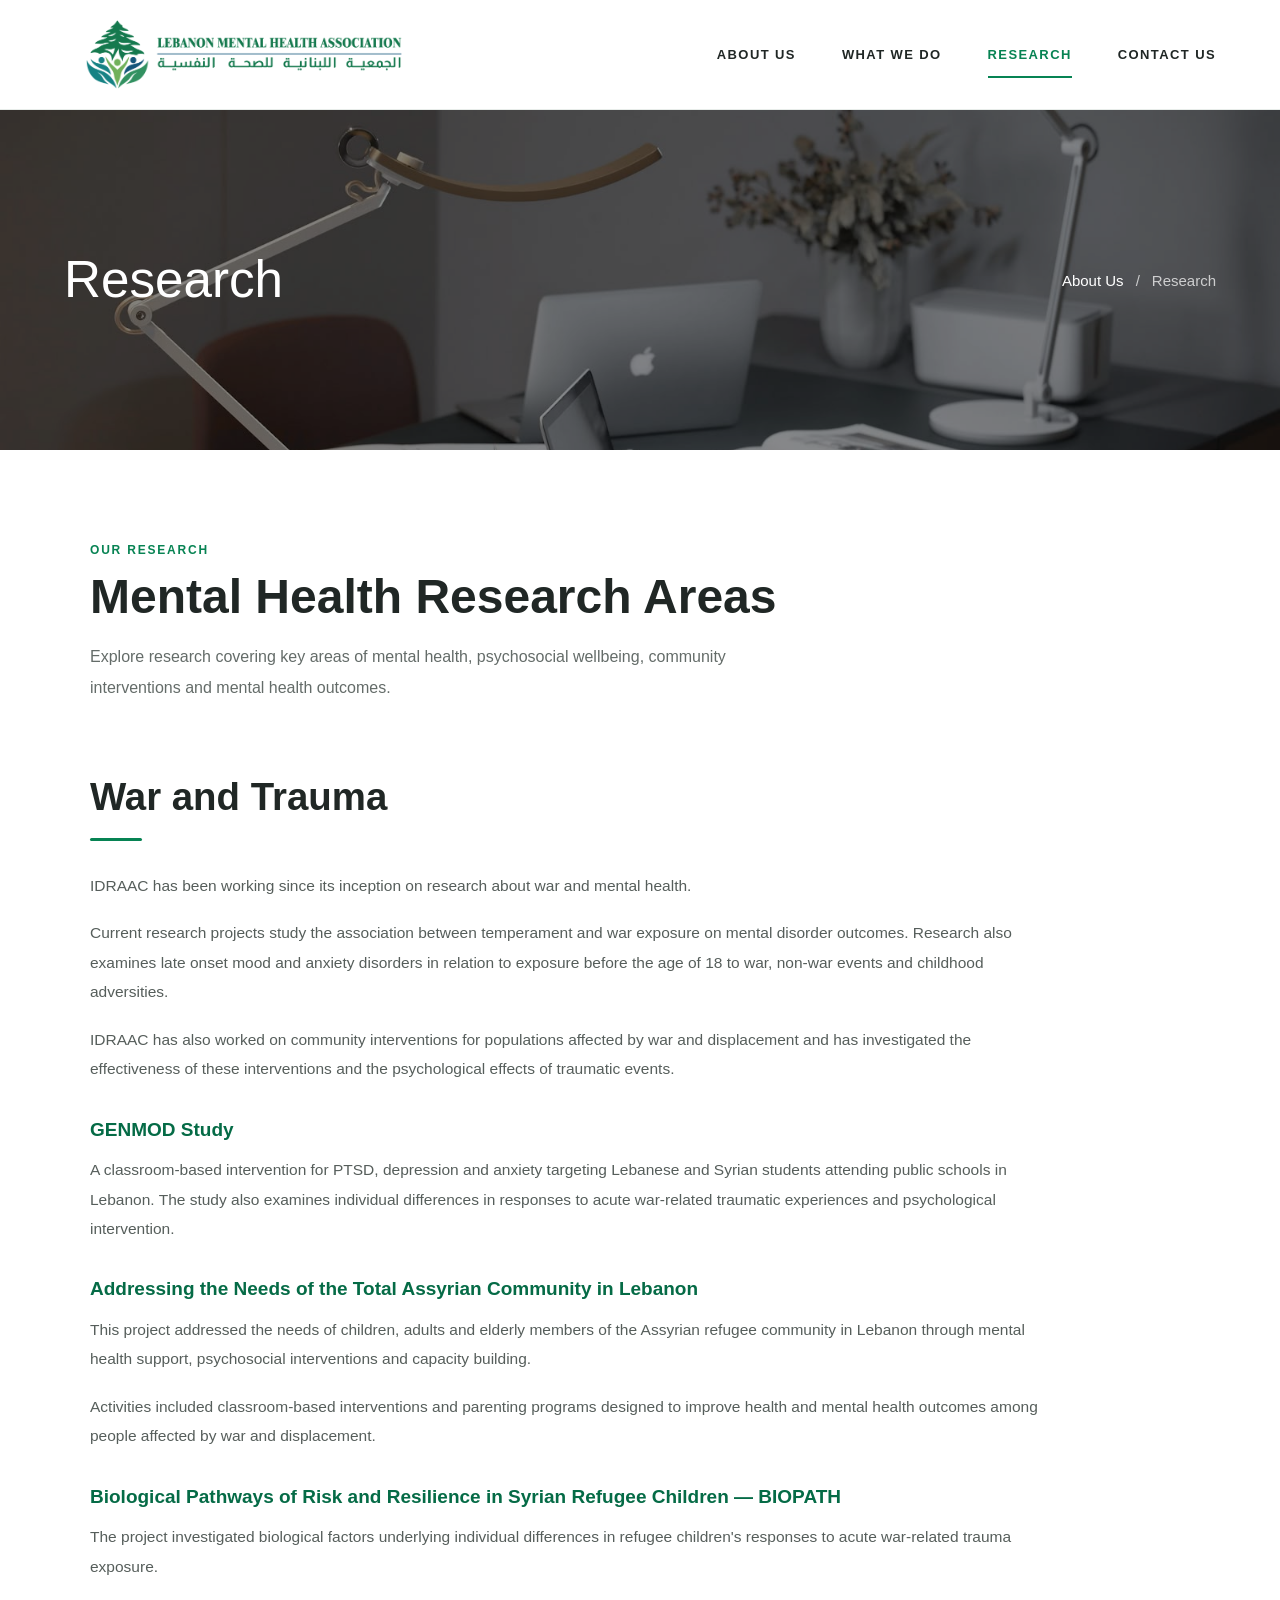
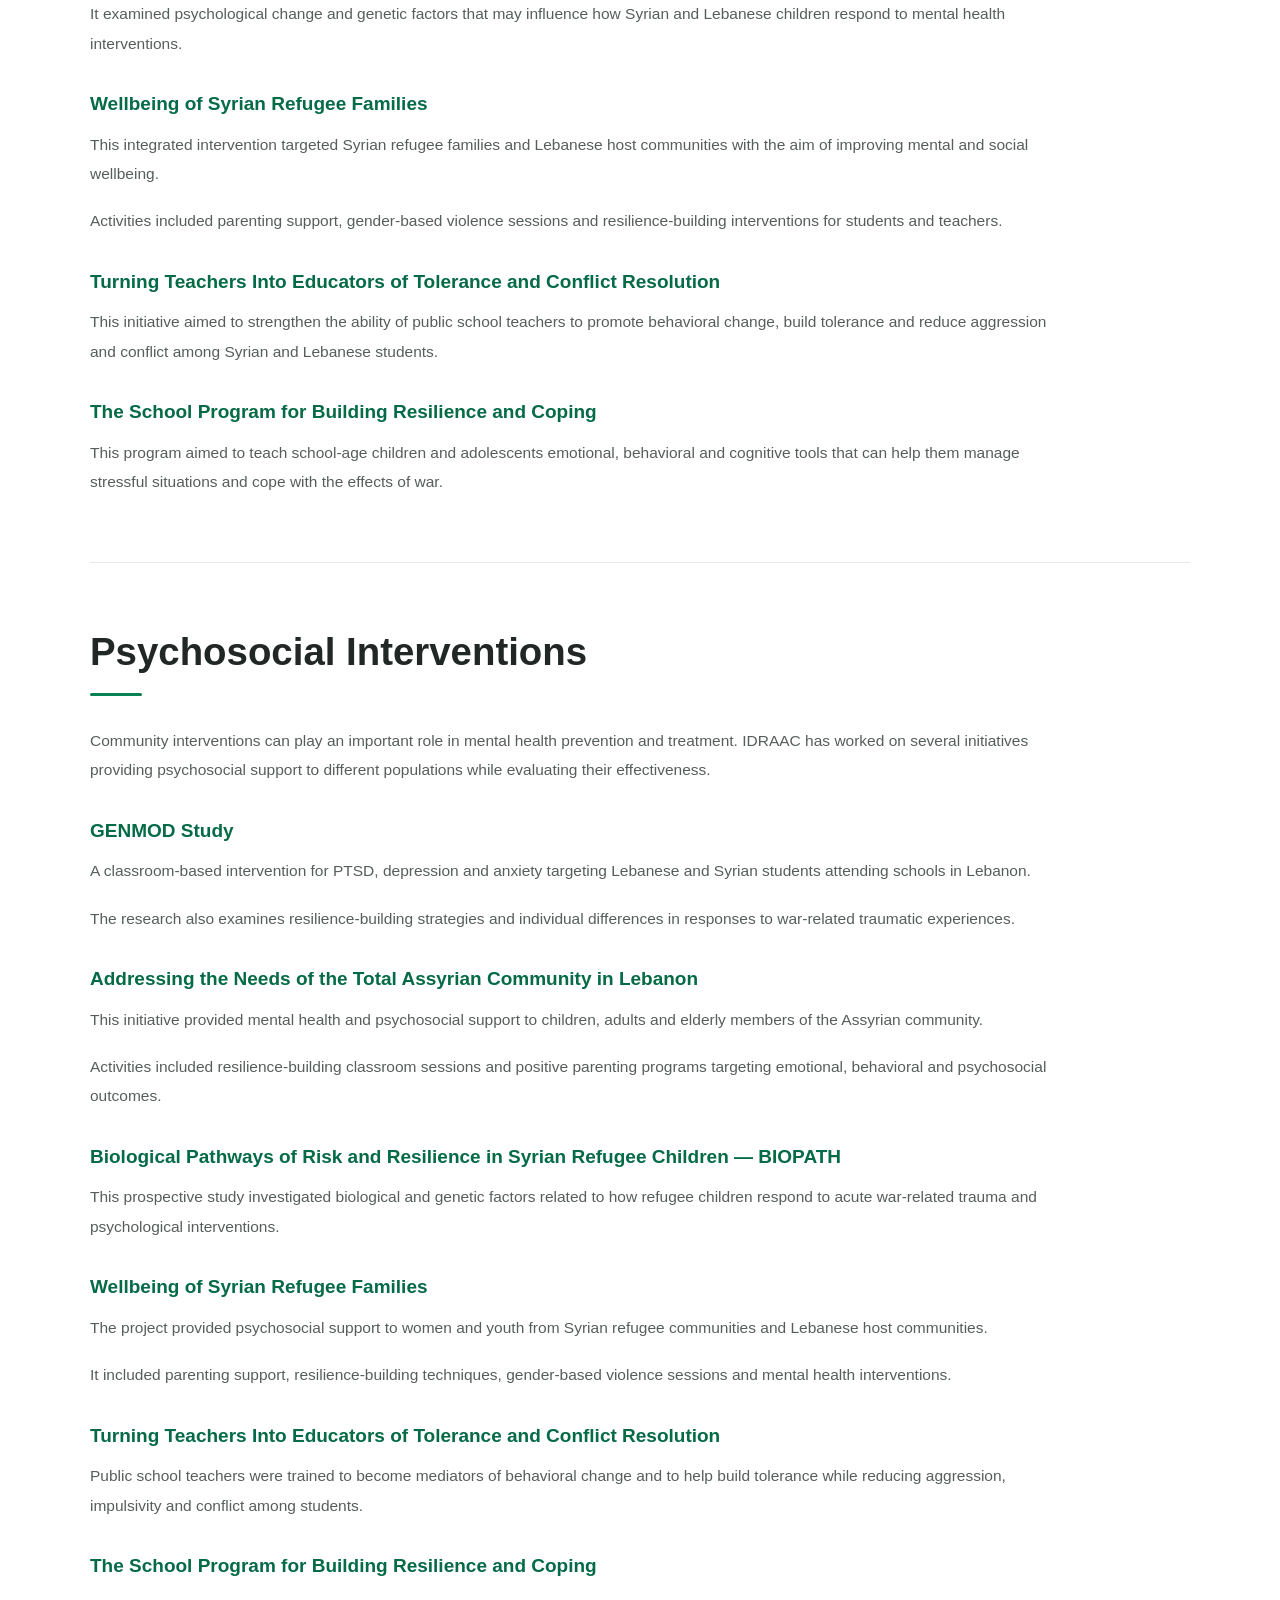
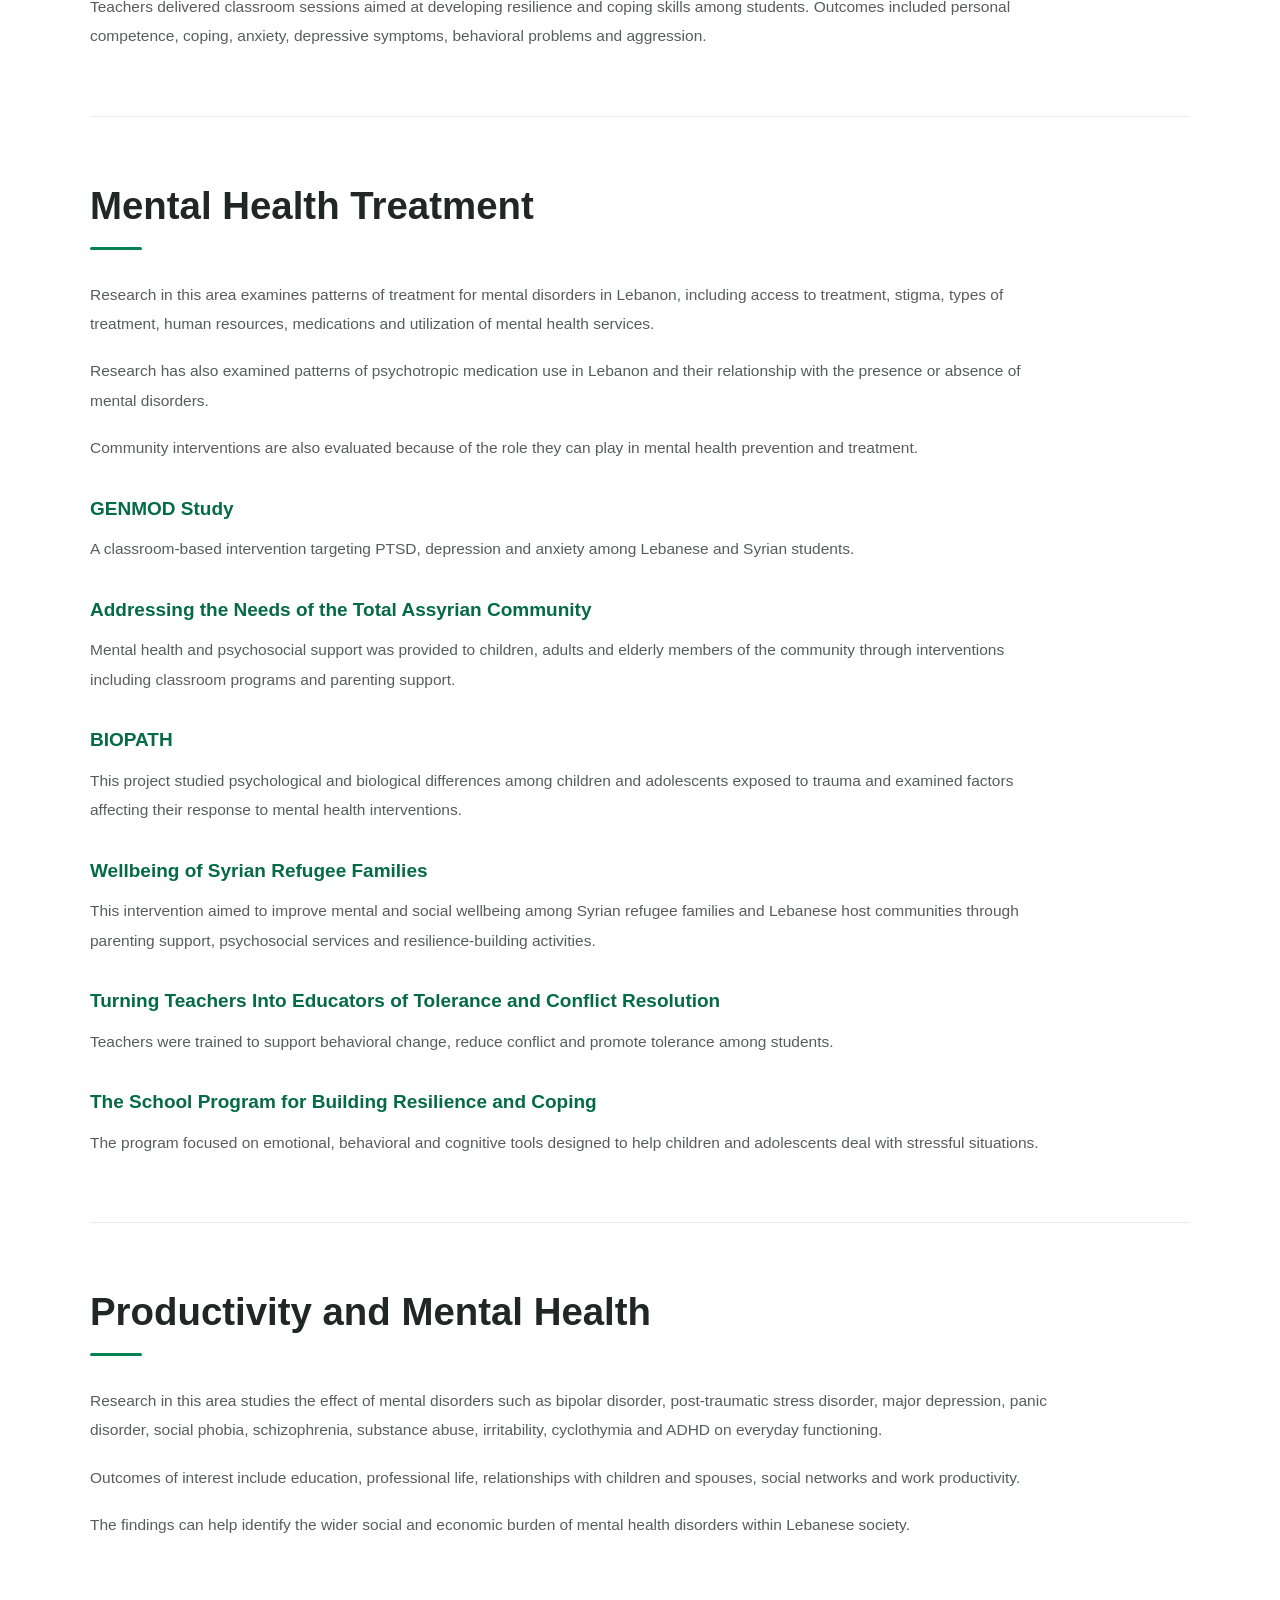
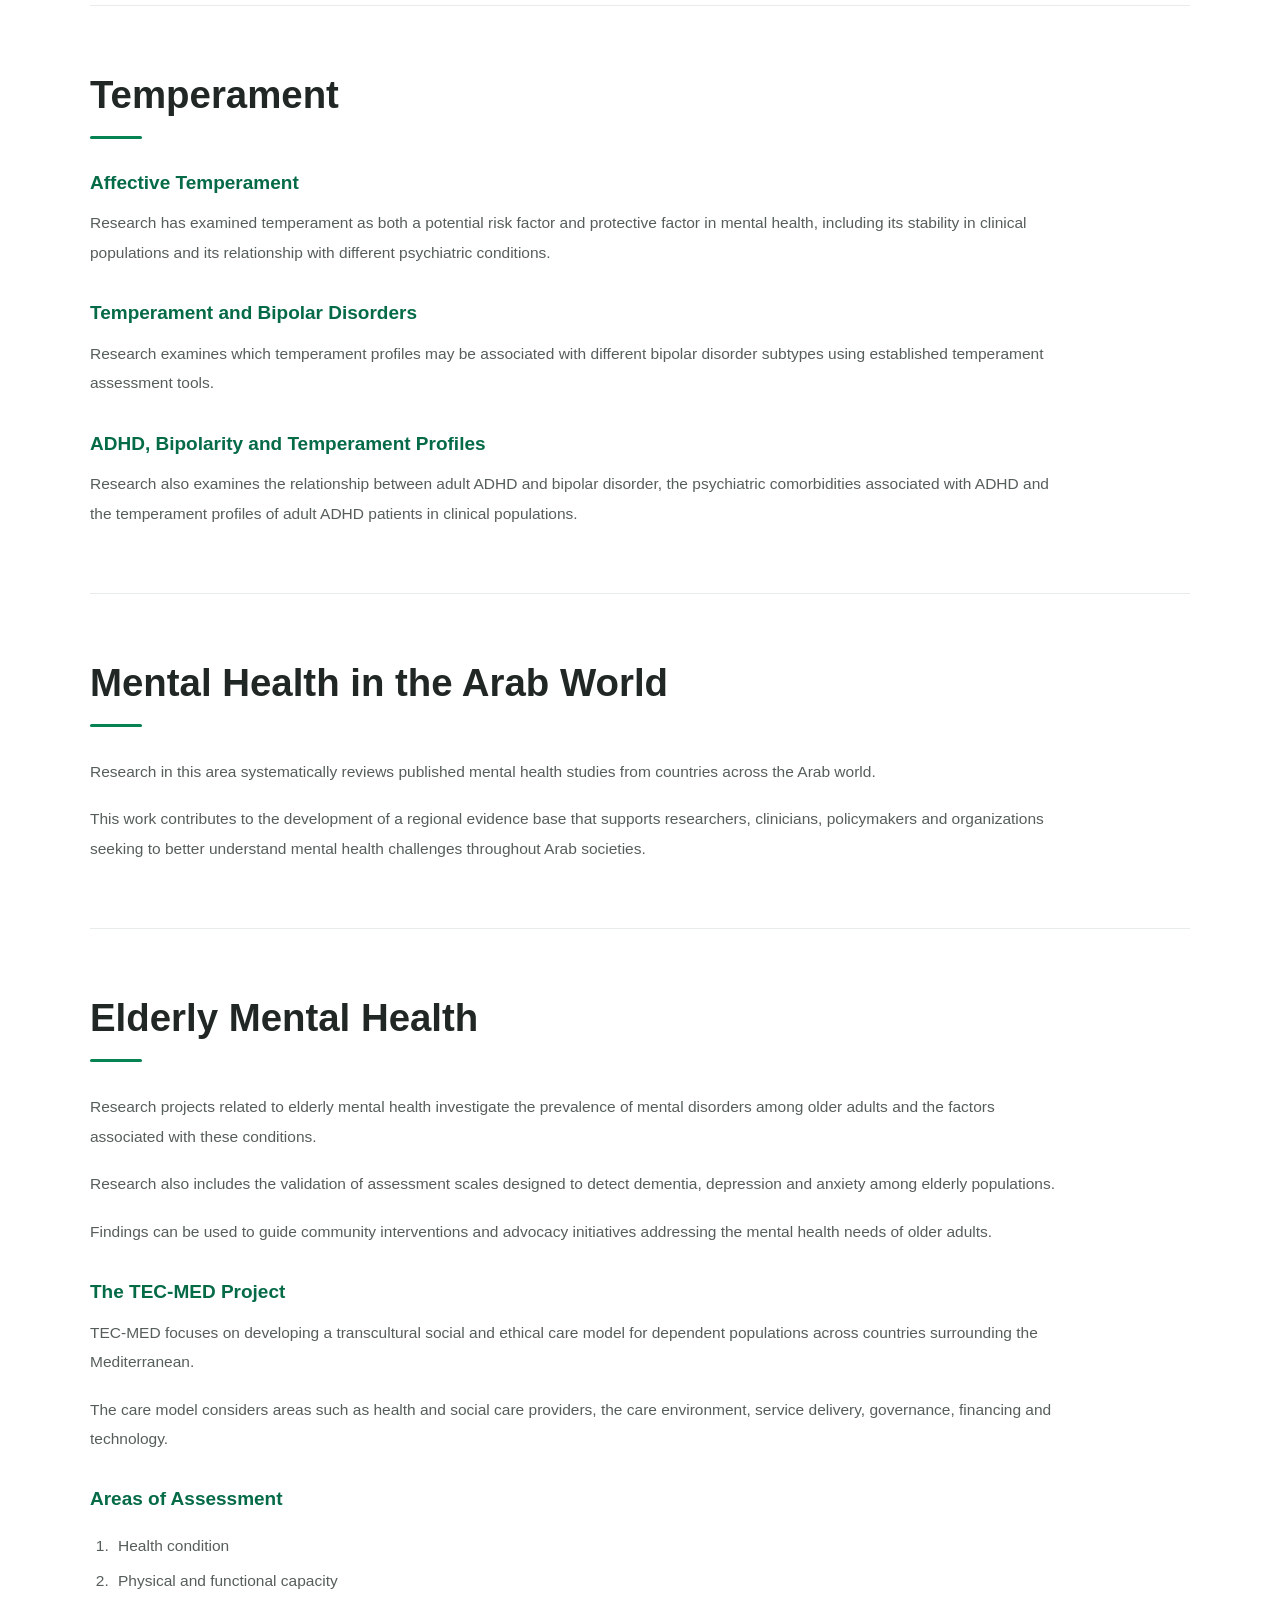
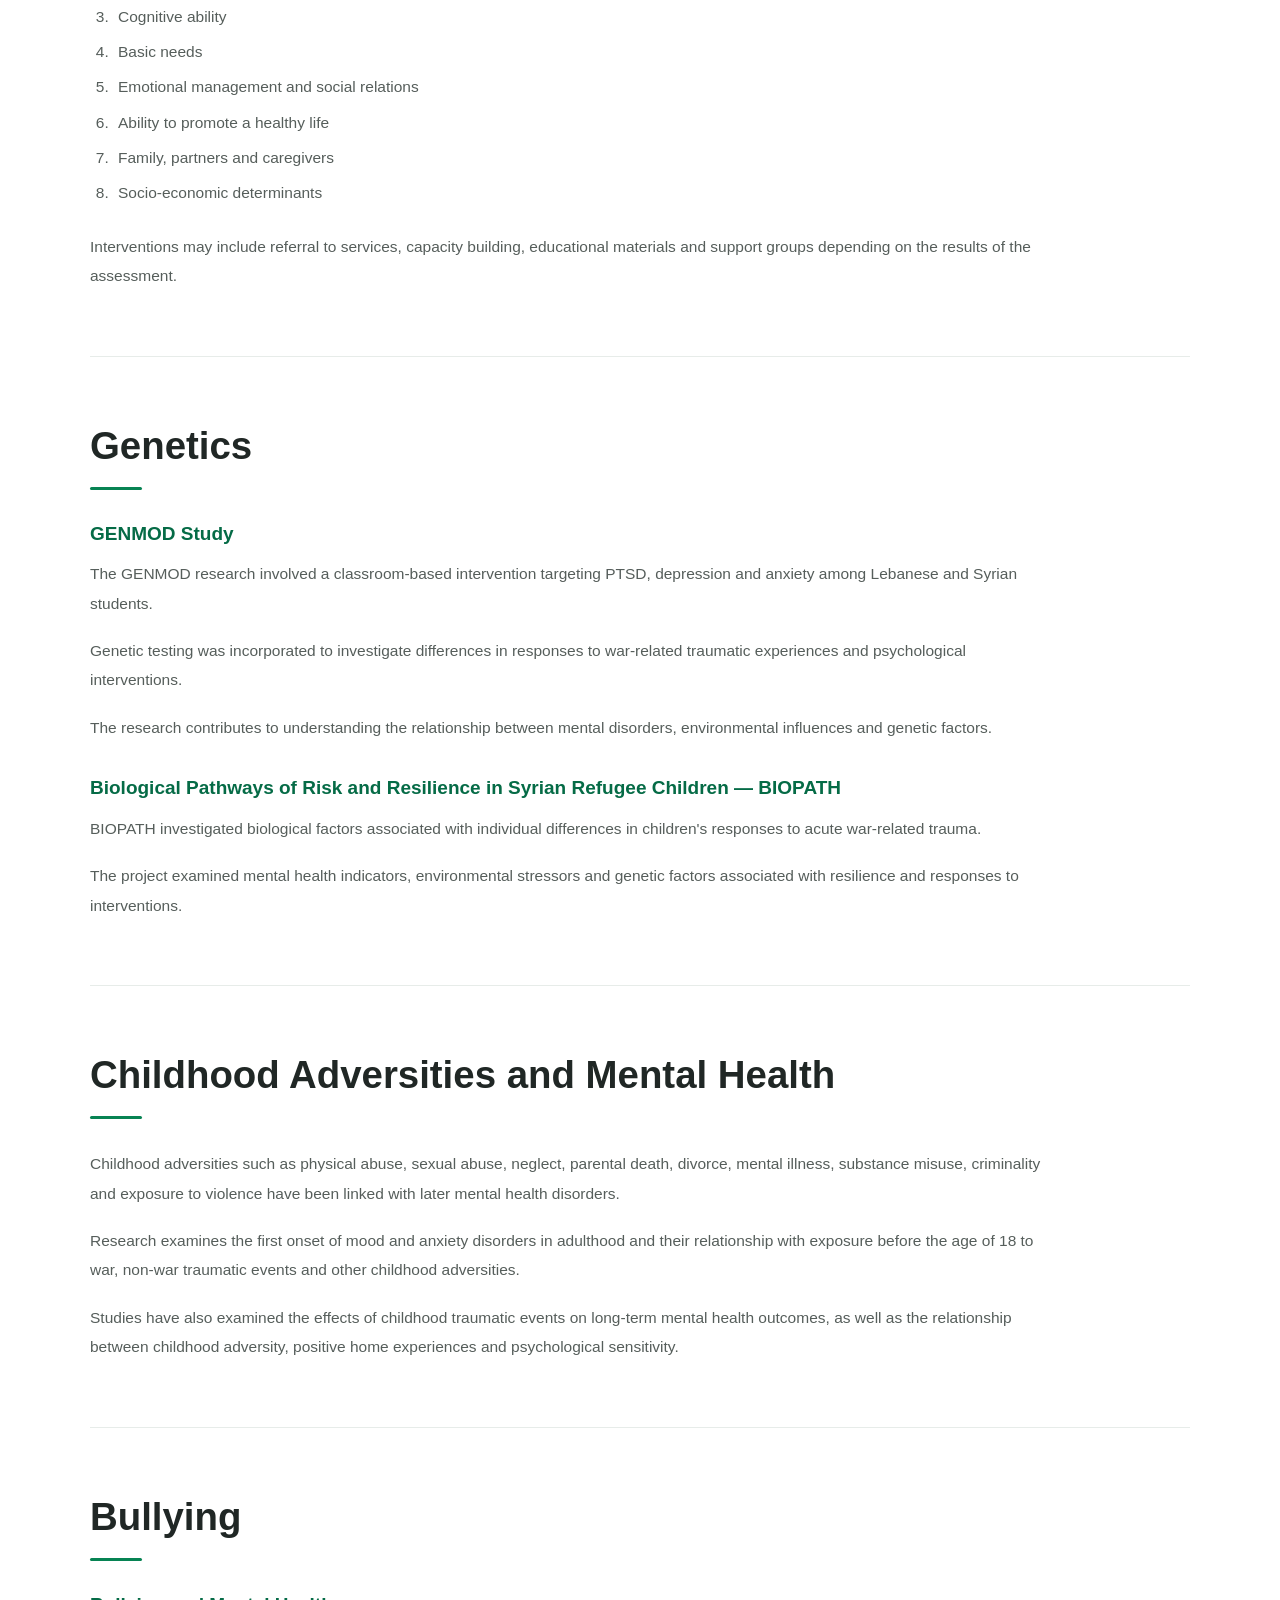
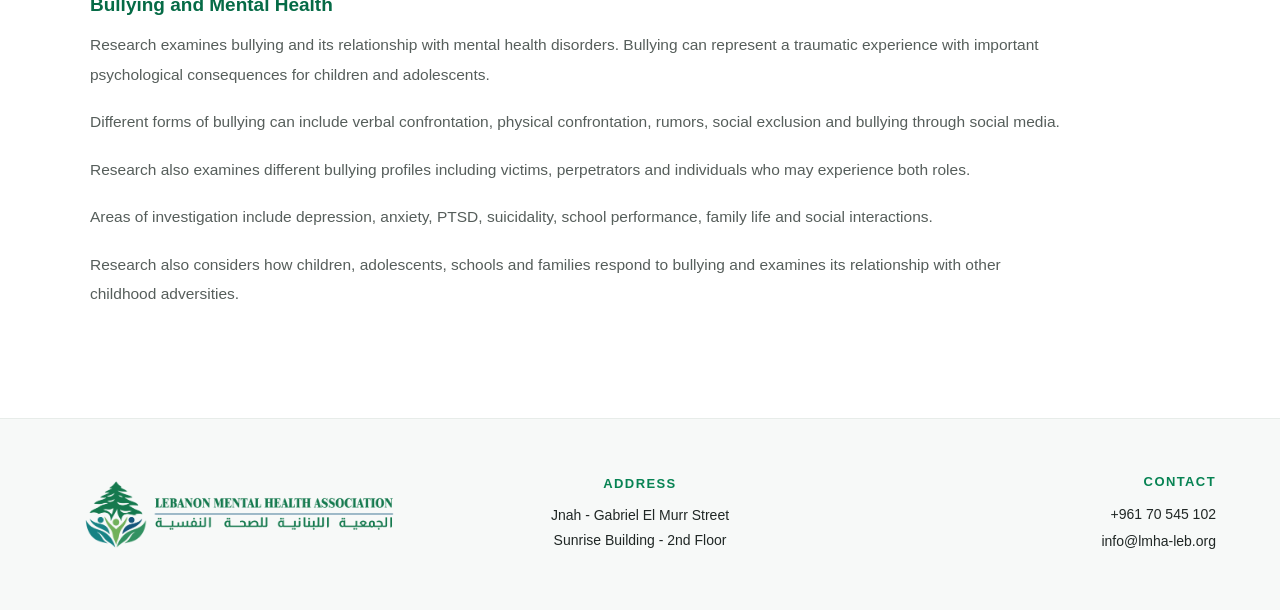
==== research.html @ 86c12075 "Add files via upload" ====
<!DOCTYPE html>
<html lang="en">

<head>
    <meta charset="UTF-8">

    <meta name="viewport" content="width=device-width, initial-scale=1.0">

    <meta name="description" content="Lebanon Mental Health Association - Research">

    <title>Research | LMHA</title>

    <!-- Favicon -->
    <link rel="icon" type="image/png" href="assets/img/lmha-logo.png">

    <!-- CSS -->
    <link rel="stylesheet" href="assets/css/style.css">
</head>

<body>

    <!-- =========================================================
       HEADER
  ========================================================== -->

    <header class="site-header">

        <div class="header-container">

            <!-- LOGO -->
            <a href="index.html" class="site-logo">

                <img src="assets/img/lmha-logo.png" alt="Lebanon Mental Health Association">

            </a>


            <!-- NAVIGATION -->
            <nav class="main-nav">

                <ul class="nav-links" id="navLinks">

                    <li>
                        <a href="index.html">
                            About Us
                        </a>
                    </li>

                    <li>
                        <a href="what-we-do.html">
                            What We Do
                        </a>
                    </li>

                    <li>
                        <a href="research.html" class="active">
                            Research
                        </a>
                    </li>

                    <li>
                        <a href="contact.html">
                            Contact Us
                        </a>
                    </li>

                </ul>

            </nav>


            <!-- HAMBURGER -->
            <button class="menu-toggle" id="menuToggle" aria-label="Open navigation menu" aria-controls="navLinks"
                aria-expanded="false">

                <span></span>
                <span></span>
                <span></span>

            </button>

        </div>

    </header>

    <!-- =========================================================
     RESEARCH HERO
========================================================= -->

    <section class="research-hero">

        <div class="research-hero-overlay"></div>

        <div class="research-hero-container">

            <h1>
                Research
            </h1>


            <div class="research-breadcrumb">

                <a href="index.html">
                    About Us
                </a>

                <span>/</span>

                <span>
                    Research
                </span>

            </div>

        </div>

    </section>
    <!-- =========================================================
     RESEARCH CONTENT
========================================================= -->

    <section class="research-content">

        <div class="research-content-container">


            <!-- =====================================================
         INTRO
    ====================================================== -->

            <div class="research-intro">

                <span class="research-label">
                    Our Research
                </span>

                <h2>
                    Mental Health Research Areas
                </h2>

                <p>
                    Explore research covering key areas of mental health,
                    psychosocial wellbeing, community interventions and
                    mental health outcomes.
                </p>

            </div>



            <!-- =====================================================
         WAR AND TRAUMA
    ====================================================== -->

            <article class="research-topic">

                <h2>War and Trauma</h2>

                <div class="research-topic-line"></div>

                <div class="research-topic-text">

                    <p>
                        IDRAAC has been working since its inception on research
                        about war and mental health.
                    </p>

                    <p>
                        Current research projects study the association between
                        temperament and war exposure on mental disorder outcomes.
                        Research also examines late onset mood and anxiety disorders
                        in relation to exposure before the age of 18 to war,
                        non-war events and childhood adversities.
                    </p>

                    <p>
                        IDRAAC has also worked on community interventions for
                        populations affected by war and displacement and has
                        investigated the effectiveness of these interventions
                        and the psychological effects of traumatic events.
                    </p>


                    <h3>GENMOD Study</h3>

                    <p>
                        A classroom-based intervention for PTSD, depression and
                        anxiety targeting Lebanese and Syrian students attending
                        public schools in Lebanon. The study also examines individual
                        differences in responses to acute war-related traumatic
                        experiences and psychological intervention.
                    </p>


                    <h3>
                        Addressing the Needs of the Total Assyrian Community in Lebanon
                    </h3>

                    <p>
                        This project addressed the needs of children, adults and
                        elderly members of the Assyrian refugee community in Lebanon
                        through mental health support, psychosocial interventions
                        and capacity building.
                    </p>

                    <p>
                        Activities included classroom-based interventions and
                        parenting programs designed to improve health and mental
                        health outcomes among people affected by war and displacement.
                    </p>


                    <h3>
                        Biological Pathways of Risk and Resilience in Syrian Refugee
                        Children — BIOPATH
                    </h3>

                    <p>
                        The project investigated biological factors underlying
                        individual differences in refugee children's responses to
                        acute war-related trauma exposure.
                    </p>

                    <p>
                        It examined psychological change and genetic factors that
                        may influence how Syrian and Lebanese children respond to
                        mental health interventions.
                    </p>


                    <h3>
                        Wellbeing of Syrian Refugee Families
                    </h3>

                    <p>
                        This integrated intervention targeted Syrian refugee families
                        and Lebanese host communities with the aim of improving
                        mental and social wellbeing.
                    </p>

                    <p>
                        Activities included parenting support, gender-based violence
                        sessions and resilience-building interventions for students
                        and teachers.
                    </p>


                    <h3>
                        Turning Teachers Into Educators of Tolerance and Conflict Resolution
                    </h3>

                    <p>
                        This initiative aimed to strengthen the ability of public
                        school teachers to promote behavioral change, build tolerance
                        and reduce aggression and conflict among Syrian and Lebanese
                        students.
                    </p>


                    <h3>
                        The School Program for Building Resilience and Coping
                    </h3>

                    <p>
                        This program aimed to teach school-age children and adolescents
                        emotional, behavioral and cognitive tools that can help them
                        manage stressful situations and cope with the effects of war.
                    </p>

                </div>

            </article>



            <!-- =====================================================
         PSYCHOSOCIAL INTERVENTIONS
    ====================================================== -->

            <article class="research-topic">

                <h2>Psychosocial Interventions</h2>

                <div class="research-topic-line"></div>

                <div class="research-topic-text">

                    <p>
                        Community interventions can play an important role in mental
                        health prevention and treatment. IDRAAC has worked on several
                        initiatives providing psychosocial support to different
                        populations while evaluating their effectiveness.
                    </p>


                    <h3>GENMOD Study</h3>

                    <p>
                        A classroom-based intervention for PTSD, depression and
                        anxiety targeting Lebanese and Syrian students attending
                        schools in Lebanon.
                    </p>

                    <p>
                        The research also examines resilience-building strategies
                        and individual differences in responses to war-related
                        traumatic experiences.
                    </p>


                    <h3>
                        Addressing the Needs of the Total Assyrian Community in Lebanon
                    </h3>

                    <p>
                        This initiative provided mental health and psychosocial
                        support to children, adults and elderly members of the
                        Assyrian community.
                    </p>

                    <p>
                        Activities included resilience-building classroom sessions
                        and positive parenting programs targeting emotional,
                        behavioral and psychosocial outcomes.
                    </p>


                    <h3>
                        Biological Pathways of Risk and Resilience in Syrian Refugee
                        Children — BIOPATH
                    </h3>

                    <p>
                        This prospective study investigated biological and genetic
                        factors related to how refugee children respond to acute
                        war-related trauma and psychological interventions.
                    </p>


                    <h3>
                        Wellbeing of Syrian Refugee Families
                    </h3>

                    <p>
                        The project provided psychosocial support to women and youth
                        from Syrian refugee communities and Lebanese host communities.
                    </p>

                    <p>
                        It included parenting support, resilience-building techniques,
                        gender-based violence sessions and mental health interventions.
                    </p>


                    <h3>
                        Turning Teachers Into Educators of Tolerance and Conflict Resolution
                    </h3>

                    <p>
                        Public school teachers were trained to become mediators of
                        behavioral change and to help build tolerance while reducing
                        aggression, impulsivity and conflict among students.
                    </p>


                    <h3>
                        The School Program for Building Resilience and Coping
                    </h3>

                    <p>
                        Teachers delivered classroom sessions aimed at developing
                        resilience and coping skills among students. Outcomes included
                        personal competence, coping, anxiety, depressive symptoms,
                        behavioral problems and aggression.
                    </p>

                </div>

            </article>



            <!-- =====================================================
         MENTAL HEALTH TREATMENT
    ====================================================== -->

            <article class="research-topic">

                <h2>Mental Health Treatment</h2>

                <div class="research-topic-line"></div>

                <div class="research-topic-text">

                    <p>
                        Research in this area examines patterns of treatment for
                        mental disorders in Lebanon, including access to treatment,
                        stigma, types of treatment, human resources, medications
                        and utilization of mental health services.
                    </p>

                    <p>
                        Research has also examined patterns of psychotropic medication
                        use in Lebanon and their relationship with the presence or
                        absence of mental disorders.
                    </p>

                    <p>
                        Community interventions are also evaluated because of the
                        role they can play in mental health prevention and treatment.
                    </p>


                    <h3>GENMOD Study</h3>

                    <p>
                        A classroom-based intervention targeting PTSD, depression
                        and anxiety among Lebanese and Syrian students.
                    </p>


                    <h3>
                        Addressing the Needs of the Total Assyrian Community
                    </h3>

                    <p>
                        Mental health and psychosocial support was provided to
                        children, adults and elderly members of the community through
                        interventions including classroom programs and parenting
                        support.
                    </p>


                    <h3>BIOPATH</h3>

                    <p>
                        This project studied psychological and biological differences
                        among children and adolescents exposed to trauma and examined
                        factors affecting their response to mental health interventions.
                    </p>


                    <h3>Wellbeing of Syrian Refugee Families</h3>

                    <p>
                        This intervention aimed to improve mental and social wellbeing
                        among Syrian refugee families and Lebanese host communities
                        through parenting support, psychosocial services and
                        resilience-building activities.
                    </p>


                    <h3>
                        Turning Teachers Into Educators of Tolerance and Conflict Resolution
                    </h3>

                    <p>
                        Teachers were trained to support behavioral change, reduce
                        conflict and promote tolerance among students.
                    </p>


                    <h3>
                        The School Program for Building Resilience and Coping
                    </h3>

                    <p>
                        The program focused on emotional, behavioral and cognitive
                        tools designed to help children and adolescents deal with
                        stressful situations.
                    </p>

                </div>

            </article>



            <!-- =====================================================
         PRODUCTIVITY AND MENTAL HEALTH
    ====================================================== -->

            <article class="research-topic">

                <h2>Productivity and Mental Health</h2>

                <div class="research-topic-line"></div>

                <div class="research-topic-text">

                    <p>
                        Research in this area studies the effect of mental disorders
                        such as bipolar disorder, post-traumatic stress disorder,
                        major depression, panic disorder, social phobia,
                        schizophrenia, substance abuse, irritability, cyclothymia
                        and ADHD on everyday functioning.
                    </p>

                    <p>
                        Outcomes of interest include education, professional life,
                        relationships with children and spouses, social networks
                        and work productivity.
                    </p>

                    <p>
                        The findings can help identify the wider social and economic
                        burden of mental health disorders within Lebanese society.
                    </p>

                </div>

            </article>



            <!-- =====================================================
         TEMPERAMENT
    ====================================================== -->

            <article class="research-topic">

                <h2>Temperament</h2>

                <div class="research-topic-line"></div>

                <div class="research-topic-text">

                    <h3>Affective Temperament</h3>

                    <p>
                        Research has examined temperament as both a potential risk
                        factor and protective factor in mental health, including its
                        stability in clinical populations and its relationship with
                        different psychiatric conditions.
                    </p>


                    <h3>Temperament and Bipolar Disorders</h3>

                    <p>
                        Research examines which temperament profiles may be associated
                        with different bipolar disorder subtypes using established
                        temperament assessment tools.
                    </p>


                    <h3>
                        ADHD, Bipolarity and Temperament Profiles
                    </h3>

                    <p>
                        Research also examines the relationship between adult ADHD
                        and bipolar disorder, the psychiatric comorbidities associated
                        with ADHD and the temperament profiles of adult ADHD patients
                        in clinical populations.
                    </p>

                </div>

            </article>



            <!-- =====================================================
         MENTAL HEALTH IN THE ARAB WORLD
    ====================================================== -->

            <article class="research-topic">

                <h2>Mental Health in the Arab World</h2>

                <div class="research-topic-line"></div>

                <div class="research-topic-text">

                    <p>
                        Research in this area systematically reviews published mental
                        health studies from countries across the Arab world.
                    </p>

                    <p>
                        This work contributes to the development of a regional
                        evidence base that supports researchers, clinicians,
                        policymakers and organizations seeking to better understand
                        mental health challenges throughout Arab societies.
                    </p>

                </div>

            </article>



            <!-- =====================================================
         ELDERLY MENTAL HEALTH
    ====================================================== -->

            <article class="research-topic">

                <h2>Elderly Mental Health</h2>

                <div class="research-topic-line"></div>

                <div class="research-topic-text">

                    <p>
                        Research projects related to elderly mental health investigate
                        the prevalence of mental disorders among older adults and the
                        factors associated with these conditions.
                    </p>

                    <p>
                        Research also includes the validation of assessment scales
                        designed to detect dementia, depression and anxiety among
                        elderly populations.
                    </p>

                    <p>
                        Findings can be used to guide community interventions and
                        advocacy initiatives addressing the mental health needs of
                        older adults.
                    </p>


                    <h3>The TEC-MED Project</h3>

                    <p>
                        TEC-MED focuses on developing a transcultural social and
                        ethical care model for dependent populations across countries
                        surrounding the Mediterranean.
                    </p>

                    <p>
                        The care model considers areas such as health and social
                        care providers, the care environment, service delivery,
                        governance, financing and technology.
                    </p>


                    <h3>Areas of Assessment</h3>

                    <ol class="research-number-list">

                        <li>Health condition</li>

                        <li>
                            Physical and functional capacity
                        </li>

                        <li>
                            Cognitive ability
                        </li>

                        <li>
                            Basic needs
                        </li>

                        <li>
                            Emotional management and social relations
                        </li>

                        <li>
                            Ability to promote a healthy life
                        </li>

                        <li>
                            Family, partners and caregivers
                        </li>

                        <li>
                            Socio-economic determinants
                        </li>

                    </ol>


                    <p>
                        Interventions may include referral to services, capacity
                        building, educational materials and support groups depending
                        on the results of the assessment.
                    </p>

                </div>

            </article>



            <!-- =====================================================
         GENETICS
    ====================================================== -->

            <article class="research-topic">

                <h2>Genetics</h2>

                <div class="research-topic-line"></div>

                <div class="research-topic-text">

                    <h3>GENMOD Study</h3>

                    <p>
                        The GENMOD research involved a classroom-based intervention
                        targeting PTSD, depression and anxiety among Lebanese and
                        Syrian students.
                    </p>

                    <p>
                        Genetic testing was incorporated to investigate differences
                        in responses to war-related traumatic experiences and
                        psychological interventions.
                    </p>

                    <p>
                        The research contributes to understanding the relationship
                        between mental disorders, environmental influences and
                        genetic factors.
                    </p>


                    <h3>
                        Biological Pathways of Risk and Resilience in Syrian Refugee
                        Children — BIOPATH
                    </h3>

                    <p>
                        BIOPATH investigated biological factors associated with
                        individual differences in children's responses to acute
                        war-related trauma.
                    </p>

                    <p>
                        The project examined mental health indicators, environmental
                        stressors and genetic factors associated with resilience and
                        responses to interventions.
                    </p>

                </div>

            </article>



            <!-- =====================================================
         CHILDHOOD ADVERSITIES
    ====================================================== -->

            <article class="research-topic">

                <h2>
                    Childhood Adversities and Mental Health
                </h2>

                <div class="research-topic-line"></div>

                <div class="research-topic-text">

                    <p>
                        Childhood adversities such as physical abuse, sexual abuse,
                        neglect, parental death, divorce, mental illness, substance
                        misuse, criminality and exposure to violence have been linked
                        with later mental health disorders.
                    </p>

                    <p>
                        Research examines the first onset of mood and anxiety disorders
                        in adulthood and their relationship with exposure before the
                        age of 18 to war, non-war traumatic events and other childhood
                        adversities.
                    </p>

                    <p>
                        Studies have also examined the effects of childhood traumatic
                        events on long-term mental health outcomes, as well as the
                        relationship between childhood adversity, positive home
                        experiences and psychological sensitivity.
                    </p>

                </div>

            </article>



            <!-- =====================================================
         BULLYING
    ====================================================== -->

            <article class="research-topic">

                <h2>Bullying</h2>

                <div class="research-topic-line"></div>

                <div class="research-topic-text">

                    <h3>Bullying and Mental Health</h3>

                    <p>
                        Research examines bullying and its relationship with mental
                        health disorders. Bullying can represent a traumatic experience
                        with important psychological consequences for children and
                        adolescents.
                    </p>

                    <p>
                        Different forms of bullying can include verbal confrontation,
                        physical confrontation, rumors, social exclusion and bullying
                        through social media.
                    </p>

                    <p>
                        Research also examines different bullying profiles including
                        victims, perpetrators and individuals who may experience both
                        roles.
                    </p>

                    <p>
                        Areas of investigation include depression, anxiety, PTSD,
                        suicidality, school performance, family life and social
                        interactions.
                    </p>

                    <p>
                        Research also considers how children, adolescents, schools
                        and families respond to bullying and examines its relationship
                        with other childhood adversities.
                    </p>

                </div>

            </article>


        </div>

    </section>

    <!-- =========================================================
       FOOTER
  ========================================================== -->

    <footer class="site-footer">

        <div class="footer-container">

            <!-- LOGO -->
            <div class="footer-logo">

                <a href="index.html">
                    <img src="assets/img/lmha-logo.png" alt="Lebanon Mental Health Association">
                </a>

            </div>


            <!-- ADDRESS -->
            <div class="footer-address">

                <h3>Address</h3>

                <p>
                    Jnah - Gabriel El Murr Street<br>
                    Sunrise Building - 2nd Floor
                </p>

            </div>


            <!-- CONTACT -->
            <div class="footer-contact">

                <h3>Contact</h3>

                <a href="tel:+96170545102">
                    +961 70 545 102
                </a>

                <a href="mailto:info@lmha-leb.org">
                    info@lmha-leb.org
                </a>

            </div>

        </div>

    </footer>


    <!-- JS -->
    <script src="assets/js/app.js"></script>

</body>

</html>
---- assets/css/style.css ----
/* =========================================================
   RESET
========================================================= */

* {
  margin: 0;
  padding: 0;
  box-sizing: border-box;
}

html {
  scroll-behavior: smooth;
}

body {
  font-family: Arial, Helvetica, sans-serif;
  background: #ffffff;
  color: #252525;
}

img {
  display: block;
  max-width: 100%;
}

a {
  text-decoration: none;
}

ul {
  list-style: none;
}

button {
  font: inherit;
}

/* =========================================================
   VARIABLES
========================================================= */

:root {
  --lmha-green: #078353;
  --lmha-dark-green: #056b46;
  --lmha-blue: #17869a;

  --text-dark: #202725;
  --border-light: #e7ece9;

  --white: #ffffff;
}

/* =========================================================
   HEADER
========================================================= */

.site-header {
  width: 100%;
  height: 110px;

  background: var(--white);

  border-bottom: 1px solid var(--border-light);

  position: relative;
  z-index: 1000;
}

/* =========================================================
   HEADER CONTAINER
========================================================= */

.header-container {
  width: 90%;
  max-width: 1280px;
  height: 100%;

  margin: 0 auto;

  display: flex;
  align-items: center;
  justify-content: space-between;
}

/* =========================================================
   LOGO
========================================================= */

.site-logo {
  display: flex;
  align-items: center;

  flex-shrink: 0;
}

.site-logo img {
  width: 360px;
  height: auto;

  max-height: 82px;

  object-fit: contain;
  object-position: left center;
}

/* =========================================================
   NAVIGATION
========================================================= */

.main-nav {
  height: 100%;

  display: flex;
  align-items: center;
}

.nav-links {
  height: 100%;

  display: flex;
  align-items: center;

  gap: 46px;
}

.nav-links li {
  height: 100%;

  display: flex;
  align-items: center;
}

.nav-links a {
  height: 100%;

  display: flex;
  align-items: center;

  position: relative;

  color: var(--text-dark);

  font-size: 13px;
  font-weight: 700;

  letter-spacing: 1.4px;
  text-transform: uppercase;

  transition: color 0.25s ease;
}

/* =========================================================
   NAVIGATION UNDERLINE
========================================================= */

.nav-links a::after {
  content: "";

  position: absolute;

  left: 0;
  bottom: 31px;

  width: 0;
  height: 2px;

  background: var(--lmha-green);

  transition: width 0.3s ease;
}

.nav-links a:hover {
  color: var(--lmha-green);
}

.nav-links a:hover::after {
  width: 100%;
}

.nav-links a.active {
  color: var(--lmha-green);
}

.nav-links a.active::after {
  width: 100%;
}

/* =========================================================
   HAMBURGER
========================================================= */

.menu-toggle {
  display: none;

  width: 42px;
  height: 42px;

  border: none;
  background: transparent;

  cursor: pointer;

  flex-direction: column;
  justify-content: center;
  align-items: center;

  gap: 6px;

  position: relative;
  z-index: 1002;
}

.menu-toggle span {
  width: 27px;
  height: 2px;

  display: block;

  background: var(--lmha-green);

  border-radius: 10px;

  transition:
    transform 0.3s ease,
    opacity 0.3s ease;
}

/* Hamburger -> X */

.menu-toggle.active span:nth-child(1) {
  transform: translateY(8px) rotate(45deg);
}

.menu-toggle.active span:nth-child(2) {
  opacity: 0;
}

.menu-toggle.active span:nth-child(3) {
  transform: translateY(-8px) rotate(-45deg);
}

/* =========================================================
   LARGE TABLET
========================================================= */

@media (max-width: 1100px) {
  .header-container {
    width: 92%;
  }

  .site-logo img {
    width: 300px;
  }

  .nav-links {
    gap: 26px;
  }

  .nav-links a {
    font-size: 12px;
    letter-spacing: 1px;
  }
}

/* =========================================================
   TABLET
========================================================= */

@media (max-width: 900px) {
  .site-header {
    height: 90px;
  }

  .site-logo img {
    width: 260px;
    max-height: 68px;
  }

  .nav-links {
    gap: 20px;
  }

  .nav-links a {
    font-size: 11px;
  }

  .nav-links a::after {
    bottom: 24px;
  }
}

/* =========================================================
   MOBILE
========================================================= */

@media (max-width: 768px) {
  .site-header {
    height: 82px;
  }

  .header-container {
    width: 90%;
  }

  /* Logo */

  .site-logo {
    position: relative;
    z-index: 1002;
  }

  .site-logo img {
    width: 225px;
    max-height: 60px;
  }

  /* Hamburger */

  .menu-toggle {
    display: flex;
  }

  /* Navigation */

  .main-nav {
    position: static;
  }

  .nav-links {
    position: absolute;

    top: 82px;
    left: 0;

    width: 100%;
    height: auto;

    padding: 18px 5% 22px;

    display: flex;
    flex-direction: column;
    align-items: center;

    gap: 0;

    background: #ffffff;

    border-top: 1px solid #eeeeee;
    border-bottom: 1px solid #eeeeee;

    box-shadow: 0 14px 30px rgba(0, 0, 0, 0.08);

    opacity: 0;
    visibility: hidden;

    transform: translateY(-10px);

    pointer-events: none;

    transition:
      opacity 0.3s ease,
      visibility 0.3s ease,
      transform 0.3s ease;
  }

  /* Open menu */

  .nav-links.active {
    opacity: 1;
    visibility: visible;

    transform: translateY(0);

    pointer-events: auto;
  }

  /* Center menu items */

  .nav-links li {
    width: 100%;
    height: auto;

    display: flex;
    justify-content: center;
  }

  .nav-links a {
    width: auto;
    height: auto;

    padding: 18px 25px;

    border-bottom: 1px solid #eeeeee;

    font-size: 13px;
    letter-spacing: 1.2px;

    text-align: center;
    justify-content: center;
  }

  .nav-links li:last-child a {
    border-bottom: none;
  }

  /* Remove desktop underline */

  .nav-links a::after {
    display: none;
  }
}

/* =========================================================
   SMALL MOBILE
========================================================= */

@media (max-width: 520px) {
  .site-header {
    height: 76px;
  }

  .site-logo img {
    width: 195px;
    max-height: 55px;
  }

  .nav-links {
    top: 76px;
  }

  .menu-toggle {
    width: 38px;
    height: 38px;
  }

  .menu-toggle span {
    width: 25px;
  }
}

/* =========================================================
   VERY SMALL MOBILE
========================================================= */

@media (max-width: 370px) {
  .site-logo img {
    width: 165px;
  }
}

/* =========================================================
   FOOTER
========================================================= */

.site-footer {
  width: 100%;

  padding: 55px 0;

  background: #f7f9f8;

  border-top: 1px solid var(--border-light);
}

/* =========================================================
   FOOTER CONTAINER
========================================================= */

.footer-container {
  width: 90%;
  max-width: 1280px;

  margin: 0 auto;

  display: grid;
  grid-template-columns: 1fr 1fr 1fr;

  align-items: center;

  gap: 50px;
}

/* =========================================================
   FOOTER LOGO
========================================================= */

.footer-logo {
  display: flex;
  align-items: center;
  justify-content: flex-start;
}

.footer-logo a {
  display: inline-block;
}

.footer-logo img {
  width: 360px;
  height: auto;

  max-height: 82px;

  object-fit: contain;
  object-position: left center;
}

/* =========================================================
   FOOTER ADDRESS
========================================================= */

.footer-address {
  text-align: center;
}

.footer-address h3,
.footer-contact h3 {
  margin-bottom: 12px;

  color: var(--lmha-green);

  font-size: 13px;
  font-weight: 700;

  letter-spacing: 1.4px;
  text-transform: uppercase;
}

.footer-address p {
  margin: 0;

  color: var(--text-dark);

  font-size: 14px;
  line-height: 1.8;
}

/* =========================================================
   FOOTER CONTACT
========================================================= */

.footer-contact {
  display: flex;
  flex-direction: column;
  align-items: flex-end;
}

.footer-contact h3 {
  width: 100%;
  text-align: right;
}

.footer-contact a {
  display: inline-block;

  color: var(--text-dark);

  font-size: 14px;
  line-height: 1.9;

  transition: color 0.25s ease;
}

.footer-contact a:hover {
  color: var(--lmha-green);
}

/* =========================================================
   FOOTER TABLET
========================================================= */

@media (max-width: 900px) {
  .site-footer {
    padding: 48px 0;
  }

  .footer-container {
    width: 92%;

    gap: 30px;
  }

  .footer-logo img {
    width: 260px;
  }

  .footer-address p,
  .footer-contact a {
    font-size: 13px;
  }
}

/* =========================================================
   FOOTER MOBILE
========================================================= */

@media (max-width: 768px) {
  .site-footer {
    padding: 50px 0;
  }

  .footer-container {
    width: 90%;

    grid-template-columns: 1fr;

    gap: 35px;

    text-align: center;
  }

  /* Logo */

  .footer-logo {
    justify-content: center;
  }

  .footer-logo img {
    width: 225px;

    max-height: 60px;

    object-position: center;
  }

  /* Address */

  .footer-address {
    text-align: center;
  }

  /* Contact */

  .footer-contact {
    align-items: center;
  }

  .footer-contact h3 {
    text-align: center;
  }
}

/* =========================================================
   FOOTER SMALL MOBILE
========================================================= */

@media (max-width: 520px) {
  .footer-logo img {
    width: 195px;
  }

  .footer-address p,
  .footer-contact a {
    font-size: 13px;
  }
}

/* =========================================================
   CONTACT PAGE HEADER
========================================================= */

.contact-page-header {
  width: 100%;

  padding: 42px 0;

  background: #ffffff;

  border-bottom: 1px solid var(--border-light);
}

.contact-page-header-container {
  width: 90%;
  max-width: 1280px;

  margin: 0 auto;

  display: flex;
  align-items: flex-end;
  justify-content: space-between;

  gap: 40px;
}

.contact-page-title h1 {
  margin-bottom: 8px;

  color: var(--text-dark);

  font-size: clamp(38px, 4vw, 52px);
  font-weight: 500;

  line-height: 1.1;
}

.contact-page-title p {
  color: #68706d;

  font-size: 18px;
  line-height: 1.5;
}

/* =========================================================
   BREADCRUMB
========================================================= */

.contact-breadcrumb {
  display: flex;
  align-items: center;

  gap: 11px;

  padding-bottom: 5px;

  color: #5e6663;

  font-size: 14px;
}

.contact-breadcrumb a {
  color: var(--text-dark);

  transition: color 0.25s ease;
}

.contact-breadcrumb a:hover {
  color: var(--lmha-green);
}

.contact-breadcrumb span:last-child {
  color: var(--lmha-green);
}

/* =========================================================
   CONTACT SECTION
========================================================= */

.contact-section {
  width: 100%;

  padding: 65px 0 90px;

  background: #ffffff;
}

.contact-container {
  width: 90%;
  max-width: 1280px;

  margin: 0 auto;

  display: grid;
  grid-template-columns: minmax(0, 1fr) 310px;

  gap: 70px;

  align-items: start;
}

/* =========================================================
   CONTACT FORM AREA
========================================================= */

.contact-form-area h2 {
  margin-bottom: 36px;

  color: var(--text-dark);

  font-size: 32px;
  font-weight: 700;

  line-height: 1.2;
}

.contact-form {
  width: 100%;
}

.contact-form-row {
  display: grid;
  grid-template-columns: 1fr 1fr;

  gap: 30px;
}

/* =========================================================
   FORM GROUP
========================================================= */

.form-group {
  width: 100%;

  margin-bottom: 26px;
}

.form-group label {
  display: block;

  margin-bottom: 9px;

  color: var(--text-dark);

  font-size: 14px;
  font-weight: 700;
}

.form-group label span {
  color: var(--lmha-green);
}

/* =========================================================
   FORM INPUTS
========================================================= */

.form-group input,
.form-group textarea {
  width: 100%;

  border: 1px solid #d9dfdc;

  border-radius: 4px;

  background: #ffffff;

  color: var(--text-dark);

  font-family: inherit;
  font-size: 15px;

  outline: none;

  transition:
    border-color 0.25s ease,
    box-shadow 0.25s ease;
}

.form-group input {
  height: 50px;

  padding: 0 15px;
}

.form-group textarea {
  min-height: 190px;

  padding: 14px 15px;

  resize: vertical;

  line-height: 1.6;
}

.form-group input:focus,
.form-group textarea:focus {
  border-color: var(--lmha-green);

  box-shadow: 0 0 0 3px rgba(7, 131, 83, 0.08);
}

/* =========================================================
   FORM ERRORS
========================================================= */

.form-error {
  display: none;

  margin-top: 7px;

  color: #b3261e;

  font-size: 12px;
}

.form-group.error input,
.form-group.error textarea {
  border-color: #b3261e;
}

.form-group.error .form-error {
  display: block;
}

/* =========================================================
   SEND BUTTON
========================================================= */

.contact-submit-btn {
  min-width: 165px;
  height: 50px;

  padding: 0 25px;

  border: none;
  border-radius: 3px;

  background: var(--lmha-green);
  color: #ffffff;

  font-size: 13px;
  font-weight: 700;

  letter-spacing: 1px;
  text-transform: uppercase;

  cursor: pointer;

  transition:
    background 0.25s ease,
    transform 0.25s ease;
}

.contact-submit-btn:hover {
  background: var(--lmha-dark-green);

  transform: translateY(-2px);
}

.contact-submit-btn:active {
  transform: translateY(0);
}

/* =========================================================
   SUCCESS MESSAGE
========================================================= */

.form-success-message {
  display: none;

  margin-top: 22px;

  padding: 15px 18px;

  border: 1px solid rgba(7, 131, 83, 0.22);
  border-radius: 4px;

  background: rgba(7, 131, 83, 0.07);

  color: var(--lmha-dark-green);

  font-size: 14px;
  font-weight: 600;

  line-height: 1.6;
}

.form-success-message.show {
  display: block;
}

/* =========================================================
   CONTACT INFORMATION
========================================================= */

.contact-info {
  padding: 5px 0 0;
}

.contact-info h3 {
  margin-bottom: 28px;

  color: var(--text-dark);

  font-size: 22px;
  font-weight: 700;
}

.contact-info-item {
  margin-bottom: 27px;
}

.contact-info-title {
  display: block;

  margin-bottom: 7px;

  color: var(--lmha-green);

  font-size: 13px;
  font-weight: 700;

  letter-spacing: 1px;
  text-transform: uppercase;
}

.contact-info-item p,
.contact-info-item a {
  color: var(--text-dark);

  font-size: 15px;
  line-height: 1.8;
}

.contact-info-item a {
  transition: color 0.25s ease;
}

.contact-info-item a:hover {
  color: var(--lmha-green);
}

/* =========================================================
   CONTACT TABLET
========================================================= */

@media (max-width: 900px) {
  .contact-container {
    grid-template-columns: 1fr;

    gap: 55px;
  }

  .contact-info {
    max-width: 500px;
  }
}

/* =========================================================
   CONTACT MOBILE
========================================================= */

@media (max-width: 768px) {
  .contact-page-header {
    padding: 34px 0;
  }

  .contact-page-header-container {
    flex-direction: column;
    align-items: flex-start;

    gap: 18px;
  }

  .contact-page-title h1 {
    font-size: 38px;
  }

  .contact-page-title p {
    font-size: 16px;
  }

  .contact-breadcrumb {
    padding-bottom: 0;
  }

  .contact-section {
    padding: 55px 0 70px;
  }

  .contact-form-area h2 {
    margin-bottom: 30px;

    font-size: 28px;
  }

  .contact-form-row {
    grid-template-columns: 1fr;

    gap: 0;
  }
}

/* =========================================================
   CONTACT SMALL MOBILE
========================================================= */

@media (max-width: 520px) {
  .contact-page-header-container,
  .contact-container {
    width: 90%;
  }

  .contact-page-title h1 {
    font-size: 34px;
  }

  .contact-form-area h2 {
    font-size: 25px;
  }

  .contact-submit-btn {
    width: 100%;
  }
}

/* =========================================================
   RESEARCH HERO
========================================================= */

.research-hero {
  width: 100%;
  min-height: 340px;

  position: relative;

  display: flex;
  align-items: center;

  background-image: url("../img/research-hero.jpeg");

  background-size: cover;
  background-position: center;

  overflow: hidden;
}

/* =========================================================
   DARK OVERLAY
========================================================= */

.research-hero-overlay {
  position: absolute;
  inset: 0;

  background: rgba(0, 0, 0, 0.45);
}

/* =========================================================
   HERO CONTAINER
========================================================= */

.research-hero-container {
  width: 90%;
  max-width: 1280px;

  margin: 0 auto;

  position: relative;
  z-index: 2;

  display: flex;
  align-items: center;
  justify-content: space-between;

  gap: 40px;
}

/* =========================================================
   TITLE
========================================================= */

.research-hero h1 {
  margin: 0;

  color: #ffffff;

  font-size: clamp(40px, 4vw, 56px);
  font-weight: 500;

  line-height: 1.1;
}

/* =========================================================
   BREADCRUMB
========================================================= */

.research-breadcrumb {
  display: flex;
  align-items: center;

  gap: 12px;

  color: rgba(255, 255, 255, 0.7);

  font-size: 15px;
}

.research-breadcrumb a {
  color: #ffffff;

  transition: color 0.25s ease;
}

.research-breadcrumb a:hover {
  color: var(--lmha-light-green);
}

.research-breadcrumb span:last-child {
  color: rgba(255, 255, 255, 0.72);
}

/* =========================================================
   RESEARCH HERO TABLET
========================================================= */

@media (max-width: 900px) {
  .research-hero {
    min-height: 300px;
  }

  .research-hero-container {
    width: 92%;
  }
}

/* =========================================================
   RESEARCH HERO MOBILE
========================================================= */

@media (max-width: 768px) {
  .research-hero {
    min-height: 270px;

    background-position: center;
  }

  .research-hero-container {
    width: 90%;

    flex-direction: column;
    align-items: flex-start;
    justify-content: center;

    gap: 20px;
  }

  .research-hero h1 {
    font-size: 40px;
  }

  .research-breadcrumb {
    font-size: 14px;
  }
}

/* =========================================================
   SMALL MOBILE
========================================================= */

@media (max-width: 520px) {
  .research-hero {
    min-height: 240px;
  }

  .research-hero h1 {
    font-size: 35px;
  }
}

/* =========================================================
   RESEARCH CONTENT
========================================================= */

.research-content {
  width: 100%;

  padding: 90px 0 110px;

  background: #ffffff;
}

.research-content-container {
  width: 90%;
  max-width: 1100px;

  margin: 0 auto;
}

/* =========================================================
   RESEARCH INTRO
========================================================= */

.research-intro {
  max-width: 760px;

  margin-bottom: 70px;
}

.research-label {
  display: inline-block;

  margin-bottom: 12px;

  color: var(--lmha-green);

  font-size: 12px;
  font-weight: 700;

  letter-spacing: 1.8px;
  text-transform: uppercase;
}

.research-intro h2 {
  margin-bottom: 18px;

  color: var(--text-dark);

  font-size: clamp(34px, 4vw, 48px);
  font-weight: 600;

  line-height: 1.15;
}

.research-intro p {
  max-width: 700px;

  color: #646c69;

  font-size: 16px;
  line-height: 1.9;
}

/* =========================================================
   RESEARCH TOPIC
========================================================= */

.research-topic {
  padding: 0 0 65px;

  margin-bottom: 65px;

  border-bottom: 1px solid #e7ece9;
}

.research-topic:last-child {
  margin-bottom: 0;
  padding-bottom: 0;

  border-bottom: none;
}

/* =========================================================
   TOPIC TITLE
========================================================= */

.research-topic > h2 {
  margin: 0;

  color: var(--text-dark);

  font-size: clamp(29px, 3vw, 39px);
  font-weight: 600;

  line-height: 1.25;
}

/* Green line */

.research-topic-line {
  width: 52px;
  height: 3px;

  margin: 17px 0 30px;

  background: var(--lmha-green);

  border-radius: 10px;
}

/* =========================================================
   RESEARCH TEXT
========================================================= */

.research-topic-text {
  max-width: 970px;
}

.research-topic-text p {
  margin-bottom: 18px;

  color: #565e5b;

  font-size: 15.5px;
  line-height: 1.9;
}

.research-topic-text p:last-child {
  margin-bottom: 0;
}

/* =========================================================
   SUB HEADINGS
========================================================= */

.research-topic-text h3 {
  margin: 32px 0 12px;

  color: var(--lmha-dark-green);

  font-size: 19px;
  font-weight: 700;

  line-height: 1.45;
}

.research-topic-text h3:first-child {
  margin-top: 0;
}

/* =========================================================
   NUMBER LIST
========================================================= */

.research-number-list {
  margin: 20px 0 25px 23px;

  padding: 0;
}

.research-number-list li {
  margin-bottom: 9px;

  padding-left: 5px;

  color: #565e5b;

  font-size: 15.5px;
  line-height: 1.7;
}

/* =========================================================
   RESEARCH TABLET
========================================================= */

@media (max-width: 900px) {
  .research-content {
    padding: 75px 0 90px;
  }

  .research-content-container {
    width: 92%;
  }

  .research-intro {
    margin-bottom: 60px;
  }

  .research-topic {
    padding-bottom: 55px;

    margin-bottom: 55px;
  }
}

/* =========================================================
   RESEARCH MOBILE
========================================================= */

@media (max-width: 768px) {
  .research-content {
    padding: 60px 0 75px;
  }

  .research-content-container {
    width: 90%;
  }

  .research-intro {
    margin-bottom: 50px;
  }

  .research-intro h2 {
    font-size: 34px;
  }

  .research-intro p {
    font-size: 15px;
  }

  /* Research items */

  .research-topic {
    padding-bottom: 45px;

    margin-bottom: 45px;
  }

  .research-topic > h2 {
    font-size: 29px;
  }

  .research-topic-line {
    margin: 14px 0 25px;
  }

  .research-topic-text p {
    font-size: 15px;

    line-height: 1.85;
  }

  .research-topic-text h3 {
    margin-top: 27px;

    font-size: 18px;
  }

  .research-number-list li {
    font-size: 15px;
  }
}

/* =========================================================
   RESEARCH SMALL MOBILE
========================================================= */

@media (max-width: 520px) {
  .research-content {
    padding: 50px 0 65px;
  }

  .research-intro h2 {
    font-size: 30px;
  }

  .research-topic > h2 {
    font-size: 26px;
  }

  .research-topic-text h3 {
    font-size: 17px;
  }
}

/* =========================================================
   WHAT WE DO - INTRO
========================================================= */

.what-intro {
  width: 100%;

  padding: 85px 0 90px;

  background: #ffffff;
}

.what-intro-container {
  width: 90%;
  max-width: 1180px;

  margin: 0 auto;
}

.what-label {
  display: inline-block;

  margin-bottom: 12px;

  color: var(--lmha-green);

  font-size: 12px;
  font-weight: 700;

  letter-spacing: 1.8px;
  text-transform: uppercase;
}

.what-intro h1 {
  max-width: 820px;

  margin-bottom: 22px;

  color: var(--text-dark);

  font-size: clamp(38px, 5vw, 57px);
  font-weight: 600;

  line-height: 1.12;

  letter-spacing: -1px;
}

.what-intro h1 span {
  color: var(--lmha-green);
}

.what-intro > .what-intro-container > p {
  max-width: 900px;

  color: #59625e;

  font-size: 17px;
  line-height: 1.9;
}

/* =========================================================
   WHAT WE DO PILLARS
========================================================= */

.what-pillars {
  margin-top: 55px;

  display: grid;
  grid-template-columns: repeat(2, 1fr);

  border-top: 1px solid var(--border-light);
  border-left: 1px solid var(--border-light);
}

.what-pillar {
  min-height: 180px;

  padding: 32px;

  display: flex;
  align-items: flex-start;

  gap: 22px;

  border-right: 1px solid var(--border-light);
  border-bottom: 1px solid var(--border-light);

  background: #ffffff;

  transition:
    background 0.3s ease,
    transform 0.3s ease;
}

.what-pillar:hover {
  background: #f6faf8;
}

.pillar-number {
  color: var(--lmha-green);

  font-size: 12px;
  font-weight: 700;

  letter-spacing: 1px;
}

.what-pillar h3 {
  margin-bottom: 9px;

  color: var(--text-dark);

  font-size: 20px;
  font-weight: 700;
}

.what-pillar p {
  color: #626b67;

  font-size: 14px;
  line-height: 1.8;
}

/* =========================================================
   MAIN WHAT WE DO SECTIONS
========================================================= */

.what-section {
  width: 100%;

  padding: 100px 0;

  background: #ffffff;
}

.what-section-alt {
  background: #f6f9f7;
}

.what-section-container {
  width: 90%;
  max-width: 1180px;

  margin: 0 auto;

  display: grid;
  grid-template-columns: 0.85fr 1.15fr;

  gap: 80px;

  align-items: start;
}

/* Reverse */

.what-section-container.reverse .what-section-image {
  order: 2;
}

.what-section-container.reverse .what-section-content {
  order: 1;
}

/* =========================================================
   SECTION IMAGE
========================================================= */

.what-section-image {
  width: 100%;

  position: sticky;
  top: 40px;
}

.what-section-image img {
  width: 100%;
  height: 500px;

  object-fit: cover;

  border-radius: 4px;
}

/* =========================================================
   SECTION CONTENT
========================================================= */

.what-section-content {
  position: relative;
}

.what-section-number {
  display: block;

  margin-bottom: 18px;

  color: #b8c7c0;

  font-size: 13px;
  font-weight: 700;

  letter-spacing: 1.5px;
}

.what-section-content > h2 {
  margin-bottom: 24px;

  color: var(--text-dark);

  font-size: clamp(32px, 4vw, 45px);
  font-weight: 600;

  line-height: 1.18;

  letter-spacing: -0.8px;
}

.what-section-content > p {
  margin-bottom: 18px;

  color: #59625e;

  font-size: 15.5px;
  line-height: 1.9;
}

/* =========================================================
   DETAIL BLOCKS
========================================================= */

.what-detail {
  margin-top: 32px;

  padding-top: 27px;

  border-top: 1px solid #dfe6e2;
}

.what-detail h3 {
  margin-bottom: 10px;

  color: var(--lmha-dark-green);

  font-size: 18px;
  font-weight: 700;

  line-height: 1.45;
}

.what-detail p {
  margin-bottom: 12px;

  color: #59625e;

  font-size: 15px;
  line-height: 1.85;
}

.what-detail p:last-child {
  margin-bottom: 0;
}

/* =========================================================
   HIGHLIGHT
========================================================= */

.what-highlight {
  margin-top: 38px;

  padding: 28px 30px;

  background: rgba(7, 131, 83, 0.07);

  border-left: 3px solid var(--lmha-green);
}

.what-highlight h3 {
  margin-bottom: 10px;

  color: var(--lmha-dark-green);

  font-size: 19px;
}

.what-highlight p {
  color: #59625e;

  font-size: 15px;
  line-height: 1.85;
}

/* =========================================================
   RESEARCH BUTTON
========================================================= */

.what-btn {
  display: inline-flex;
  align-items: center;
  justify-content: center;

  min-height: 49px;

  margin-top: 15px;
  padding: 0 24px;

  background: var(--lmha-green);
  color: #ffffff;

  border-radius: 3px;

  font-size: 12px;
  font-weight: 700;

  letter-spacing: 1px;
  text-transform: uppercase;

  transition:
    background 0.25s ease,
    transform 0.25s ease;
}

.what-btn:hover {
  background: var(--lmha-dark-green);

  transform: translateY(-2px);
}

/* =========================================================
   WHAT WE DO TABLET
========================================================= */

@media (max-width: 900px) {
  .what-intro {
    padding: 70px 0;
  }

  .what-section {
    padding: 80px 0;
  }

  .what-section-container {
    grid-template-columns: 1fr;

    gap: 45px;
  }

  .what-section-container.reverse .what-section-image,
  .what-section-container.reverse .what-section-content {
    order: initial;
  }

  .what-section-image {
    position: static;
  }

  .what-section-image img {
    height: 420px;
  }
}

/* =========================================================
   WHAT WE DO MOBILE
========================================================= */

@media (max-width: 768px) {
  .what-intro {
    padding: 55px 0 65px;
  }

  .what-intro h1 {
    font-size: 38px;
  }

  .what-intro > .what-intro-container > p {
    font-size: 15px;
  }

  /* Pillars */

  .what-pillars {
    margin-top: 40px;

    grid-template-columns: 1fr;
  }

  .what-pillar {
    min-height: auto;

    padding: 27px 22px;
  }

  /* Content */

  .what-section {
    padding: 65px 0;
  }

  .what-section-container {
    width: 90%;

    gap: 35px;
  }

  .what-section-image img {
    height: 330px;
  }

  .what-section-content > h2 {
    font-size: 32px;
  }
}

/* =========================================================
   WHAT WE DO SMALL MOBILE
========================================================= */

@media (max-width: 520px) {
  .what-intro h1 {
    font-size: 33px;
  }

  .what-section {
    padding: 55px 0;
  }

  .what-section-image img {
    height: 270px;
  }

  .what-section-content > h2 {
    font-size: 28px;
  }

  .what-detail h3 {
    font-size: 17px;
  }

  .what-highlight {
    padding: 23px 20px;
  }

  .what-btn {
    width: 100%;
  }
}

/* =========================================================
   HOME HERO SLIDER
========================================================= */

.home-slider {
  width: 100%;
  height: 610px;

  position: relative;

  overflow: hidden;

  background: #111111;
}

/* =========================================================
   SLIDER TRACK
========================================================= */

.home-slider-track {
  width: 100%;
  height: 100%;

  display: flex;

  transition: transform 0.75s ease-in-out;
}

/* =========================================================
   INDIVIDUAL SLIDE
========================================================= */

.home-slide {
  min-width: 100%;
  height: 100%;

  position: relative;

  overflow: hidden;
}

.home-slide img {
  width: 100%;
  height: 100%;

  object-fit: cover;
  object-position: center;
}

/* =========================================================
   DARK OVERLAY
========================================================= */

.home-slide-overlay {
  position: absolute;
  inset: 0;

  background: linear-gradient(
    90deg,
    rgba(0, 0, 0, 0.68) 0%,
    rgba(0, 0, 0, 0.48) 48%,
    rgba(0, 0, 0, 0.3) 100%
  );
}

/* =========================================================
   SLIDE CONTENT
========================================================= */

.home-slide-content {
  width: 90%;
  max-width: 1280px;

  position: absolute;

  top: 50%;
  left: 50%;

  transform: translate(-50%, -50%);

  z-index: 2;
}

.home-slide-content > span {
  display: inline-block;

  margin-bottom: 14px;

  color: rgba(255, 255, 255, 0.83);

  font-size: 12px;
  font-weight: 700;

  letter-spacing: 2px;
  text-transform: uppercase;
}

.home-slide-content h1,
.home-slide-content h2 {
  max-width: 760px;

  margin: 0 0 19px;

  color: #ffffff;

  font-size: clamp(43px, 5vw, 65px);
  font-weight: 600;

  line-height: 1.08;

  letter-spacing: -1px;
}

.home-slide-content p {
  max-width: 650px;

  margin-bottom: 30px;

  color: rgba(255, 255, 255, 0.88);

  font-size: 17px;
  line-height: 1.8;
}

/* =========================================================
   READ MORE BUTTON
========================================================= */

.home-slide-btn {
  min-height: 50px;

  padding: 0 27px;

  display: inline-flex;
  align-items: center;
  justify-content: center;

  background: var(--lmha-green);
  color: #ffffff;

  border: 1px solid var(--lmha-green);
  border-radius: 3px;

  font-size: 12px;
  font-weight: 700;

  letter-spacing: 1.3px;
  text-transform: uppercase;

  transition:
    background 0.25s ease,
    border-color 0.25s ease,
    transform 0.25s ease;
}

.home-slide-btn:hover {
  background: var(--lmha-dark-green);
  border-color: var(--lmha-dark-green);

  transform: translateY(-2px);
}

/* =========================================================
   SLIDER ARROWS
========================================================= */

.home-slider-arrow {
  width: 48px;
  height: 48px;

  position: absolute;

  top: 50%;

  transform: translateY(-50%);

  z-index: 5;

  display: flex;
  align-items: center;
  justify-content: center;

  border: 1px solid rgba(255, 255, 255, 0.4);

  background: rgba(0, 0, 0, 0.22);
  color: #ffffff;

  font-size: 22px;

  cursor: pointer;

  transition:
    background 0.25s ease,
    border-color 0.25s ease;
}

.home-slider-arrow:hover {
  background: var(--lmha-green);
  border-color: var(--lmha-green);
}

.home-slider-prev {
  left: 25px;
}

.home-slider-next {
  right: 25px;
}

/* =========================================================
   DOTS
========================================================= */

.home-slider-dots {
  position: absolute;

  left: 50%;
  bottom: 25px;

  transform: translateX(-50%);

  z-index: 5;

  display: flex;
  align-items: center;

  gap: 9px;
}

.home-slider-dot {
  width: 9px;
  height: 9px;

  padding: 0;

  border: none;
  border-radius: 50%;

  background: rgba(255, 255, 255, 0.55);

  cursor: pointer;

  transition:
    width 0.25s ease,
    border-radius 0.25s ease,
    background 0.25s ease;
}

.home-slider-dot.active {
  width: 29px;

  border-radius: 10px;

  background: var(--lmha-green);
}

/* =========================================================
   HOME SLIDER TABLET
========================================================= */

@media (max-width: 900px) {
  .home-slider {
    height: 540px;
  }

  .home-slide-content {
    width: 86%;
  }

  .home-slide-content h1,
  .home-slide-content h2 {
    font-size: 48px;
  }

  .home-slider-prev {
    left: 15px;
  }

  .home-slider-next {
    right: 15px;
  }
}

/* =========================================================
   HOME SLIDER MOBILE
========================================================= */

@media (max-width: 768px) {
  .home-slider {
    height: 510px;
  }

  .home-slide-overlay {
    background: rgba(0, 0, 0, 0.53);
  }

  .home-slide-content {
    width: 82%;

    text-align: center;
  }

  .home-slide-content > span {
    font-size: 11px;
  }

  .home-slide-content h1,
  .home-slide-content h2 {
    max-width: 100%;

    font-size: 39px;
  }

  .home-slide-content p {
    max-width: 100%;

    font-size: 15px;
    line-height: 1.7;
  }

  .home-slider-arrow {
    width: 38px;
    height: 44px;

    font-size: 18px;
  }

  .home-slider-prev {
    left: 7px;
  }

  .home-slider-next {
    right: 7px;
  }

  .home-slider-dots {
    bottom: 19px;
  }
}

/* =========================================================
   HOME SLIDER SMALL MOBILE
========================================================= */

@media (max-width: 520px) {
  .home-slider {
    height: 480px;
  }

  .home-slide-content {
    width: 78%;
  }

  .home-slide-content h1,
  .home-slide-content h2 {
    font-size: 33px;
  }

  .home-slide-content p {
    margin-bottom: 25px;

    font-size: 14px;
  }

  .home-slide-btn {
    min-height: 47px;

    padding: 0 22px;
  }
}

/* =========================================================
   VERY SMALL MOBILE
========================================================= */

@media (max-width: 370px) {
  .home-slide-content h1,
  .home-slide-content h2 {
    font-size: 29px;
  }
}

/* =========================================================
   HOME ABOUT
========================================================= */

.home-about {
  width: 100%;

  padding: 55px 0 65px;

  background: #ffffff;
}

.home-about-container {
  width: 90%;
  max-width: 1180px;

  margin: 0 auto;
}

/* =========================================================
   LABEL
========================================================= */

.home-about-label {
  display: inline-block;

  margin-bottom: 10px;

  color: var(--lmha-green);

  font-size: 13px;
  font-weight: 700;

  letter-spacing: 0.3px;

  text-transform: uppercase;
}

/* =========================================================
   TEXT
========================================================= */

.home-about p {
  max-width: 900px;

  margin: 0;

  color: #646b69;

  font-size: 19px;
  line-height: 1.75;

  font-weight: 400;
}

/* =========================================================
   BOTTOM LINE
========================================================= */

.home-about-line {
  width: 125px;
  height: 3px;

  margin-top: 36px;

  background: var(--lmha-green);
}

/* =========================================================
   TABLET
========================================================= */

@media (max-width: 900px) {
  .home-about {
    padding: 50px 0 60px;
  }

  .home-about-container {
    width: 92%;
  }

  .home-about p {
    font-size: 18px;
  }
}

/* =========================================================
   MOBILE
========================================================= */

@media (max-width: 768px) {
  .home-about {
    padding: 45px 0 55px;
  }

  .home-about-container {
    width: 90%;
  }

  .home-about-label {
    font-size: 12px;
  }

  .home-about p {
    font-size: 16px;
    line-height: 1.75;
  }

  .home-about-line {
    width: 95px;

    margin-top: 28px;
  }
}

/* =========================================================
   SMALL MOBILE
========================================================= */

@media (max-width: 520px) {
  .home-about {
    padding: 40px 0 50px;
  }

  .home-about p {
    font-size: 15px;
  }
}

/* =========================================================
   HOME IMPACT
========================================================= */

.home-impact {
  width: 100%;

  padding: 85px 0 90px;

  background: #ffffff;

  border-top: 1px solid #eef1ef;
}

.home-impact-container {
  width: 92%;
  max-width: 1450px;

  margin: 0 auto;

  display: grid;
  grid-template-columns: repeat(6, 1fr);

  gap: 30px;
}

/* =========================================================
   IMPACT ITEM
========================================================= */

.impact-item {
  text-align: center;

  opacity: 0;
  transform: translateY(25px);

  transition:
    opacity 0.7s ease,
    transform 0.7s ease;
}

.impact-item.show {
  opacity: 1;
  transform: translateY(0);
}

/* staggered animation */

.impact-item:nth-child(2) {
  transition-delay: 0.08s;
}

.impact-item:nth-child(3) {
  transition-delay: 0.16s;
}

.impact-item:nth-child(4) {
  transition-delay: 0.24s;
}

.impact-item:nth-child(5) {
  transition-delay: 0.32s;
}

.impact-item:nth-child(6) {
  transition-delay: 0.4s;
}

/* =========================================================
   ICON
========================================================= */

.impact-icon {
  width: 62px;
  height: 62px;

  margin: 0 auto 23px;

  display: flex;
  align-items: center;
  justify-content: center;

  color: #202725;

  transition:
    transform 0.3s ease,
    color 0.3s ease;
}

.impact-icon svg {
  width: 100%;
  height: 100%;

  fill: none;

  stroke: currentColor;
  stroke-width: 3;
  stroke-linecap: round;
  stroke-linejoin: round;
}

.impact-item:hover .impact-icon {
  color: var(--lmha-green);

  transform: translateY(-7px) scale(1.05);
}

/* =========================================================
   NUMBER
========================================================= */

.impact-number {
  margin-bottom: 13px;

  color: var(--lmha-green);

  font-size: clamp(42px, 4.2vw, 62px);
  font-weight: 700;

  line-height: 1;

  letter-spacing: -1.5px;
}

/* Alternate subtle accent colors */

.impact-item:nth-child(2) .impact-number,
.impact-item:nth-child(6) .impact-number {
  color: #e95643;
}

.impact-item:nth-child(3) .impact-number {
  color: #13a184;
}

.impact-item:nth-child(4) .impact-number {
  color: #9a54bd;
}

.impact-item:nth-child(5) .impact-number {
  color: #3499d8;
}

/* =========================================================
   LABEL
========================================================= */

.impact-item p {
  max-width: 215px;

  margin: 0 auto;

  color: #303735;

  font-size: 14px;
  font-weight: 500;

  line-height: 1.55;

  letter-spacing: 0.45px;
  text-transform: uppercase;
}

/* =========================================================
   TABLET
========================================================= */

@media (max-width: 1150px) {
  .home-impact-container {
    grid-template-columns: repeat(3, 1fr);

    gap: 60px 35px;
  }
}

/* =========================================================
   MOBILE
========================================================= */

@media (max-width: 768px) {
  .home-impact {
    padding: 65px 0 70px;
  }

  .home-impact-container {
    width: 90%;

    grid-template-columns: repeat(2, 1fr);

    gap: 55px 25px;
  }

  .impact-icon {
    width: 55px;
    height: 55px;

    margin-bottom: 18px;
  }

  .impact-number {
    font-size: 46px;
  }

  .impact-item p {
    max-width: 190px;

    font-size: 12.5px;
  }
}

/* =========================================================
   SMALL MOBILE
========================================================= */

@media (max-width: 520px) {
  .home-impact {
    padding: 55px 0 60px;
  }

  .home-impact-container {
    grid-template-columns: 1fr;

    gap: 48px;
  }

  .impact-number {
    font-size: 48px;
  }

  .impact-item p {
    max-width: 240px;
  }
}

/* =========================================================
   ABOUT LMHA - VISION & MISSION
========================================================= */

.about-lmha-section {
  width: 100%;

  padding: 85px 0 100px;

  background: #ffffff;
}

.about-lmha-container {
  width: 90%;
  max-width: 1280px;

  margin: 0 auto;
}

/* =========================================================
   HEADING
========================================================= */

.about-lmha-heading {
  margin-bottom: 55px;
}

.about-lmha-heading h2 {
  margin-bottom: 30px;

  color: var(--text-dark);

  font-size: clamp(34px, 4vw, 44px);
  font-weight: 700;

  line-height: 1.2;

  text-align: center;
}

.about-lmha-heading p {
  max-width: 1180px;

  margin: 0 auto;

  color: #3f4643;

  font-size: 16px;
  line-height: 1.9;

  text-align: left;
}

/* =========================================================
   CARDS
========================================================= */

.about-lmha-cards {
  display: grid;
  grid-template-columns: repeat(2, 1fr);

  gap: 30px;
}

/* =========================================================
   CARD
========================================================= */

.about-lmha-card {
  min-height: 310px;

  padding: 32px 35px;

  display: flex;
  flex-direction: column;
  align-items: center;
  justify-content: center;

  text-align: center;

  background: #ffffff;

  border: 1px solid #dfe4e1;
  border-radius: 5px;

  box-shadow: 0 10px 25px rgba(0, 0, 0, 0.08);

  transition:
    transform 0.3s ease,
    box-shadow 0.3s ease,
    border-color 0.3s ease;
}

.about-lmha-card:hover {
  transform: translateY(-7px);

  border-color: rgba(7, 131, 83, 0.35);

  box-shadow: 0 18px 38px rgba(0, 0, 0, 0.12);
}

/* =========================================================
   CARD TITLE
========================================================= */

.about-lmha-card h3 {
  margin-bottom: 18px;

  color: var(--text-dark);

  font-size: 27px;
  font-weight: 700;
}

/* =========================================================
   ICON
========================================================= */

.about-lmha-icon {
  width: 58px;
  height: 58px;

  margin-bottom: 25px;

  color: #7d8581;

  transition:
    color 0.3s ease,
    transform 0.3s ease;
}

.about-lmha-icon svg {
  width: 100%;
  height: 100%;

  fill: none;

  stroke: currentColor;
  stroke-width: 2;

  stroke-linecap: round;
  stroke-linejoin: round;
}

.about-lmha-card:hover .about-lmha-icon {
  color: var(--lmha-green);

  transform: scale(1.08);
}

/* =========================================================
   CARD TEXT
========================================================= */

.about-lmha-card p {
  max-width: 610px;

  margin: 0;

  color: #373e3b;

  font-size: 15px;
  line-height: 1.85;
}

/* =========================================================
   TABLET
========================================================= */

@media (max-width: 900px) {
  .about-lmha-section {
    padding: 70px 0 80px;
  }

  .about-lmha-container {
    width: 92%;
  }

  .about-lmha-card {
    min-height: 330px;

    padding: 30px;
  }
}

/* =========================================================
   MOBILE
========================================================= */

@media (max-width: 768px) {
  .about-lmha-section {
    padding: 60px 0 70px;
  }

  .about-lmha-container {
    width: 90%;
  }

  .about-lmha-heading {
    margin-bottom: 40px;
  }

  .about-lmha-heading h2 {
    margin-bottom: 22px;

    font-size: 34px;
  }

  .about-lmha-heading p {
    font-size: 15px;
  }

  .about-lmha-cards {
    grid-template-columns: 1fr;

    gap: 25px;
  }

  .about-lmha-card {
    min-height: auto;

    padding: 35px 25px;
  }
}

/* =========================================================
   SMALL MOBILE
========================================================= */

@media (max-width: 520px) {
  .about-lmha-section {
    padding: 50px 0 60px;
  }

  .about-lmha-heading h2 {
    font-size: 30px;
  }

  .about-lmha-card h3 {
    font-size: 24px;
  }

  .about-lmha-icon {
    width: 50px;
    height: 50px;
  }

  .about-lmha-card p {
    font-size: 14px;
  }
}
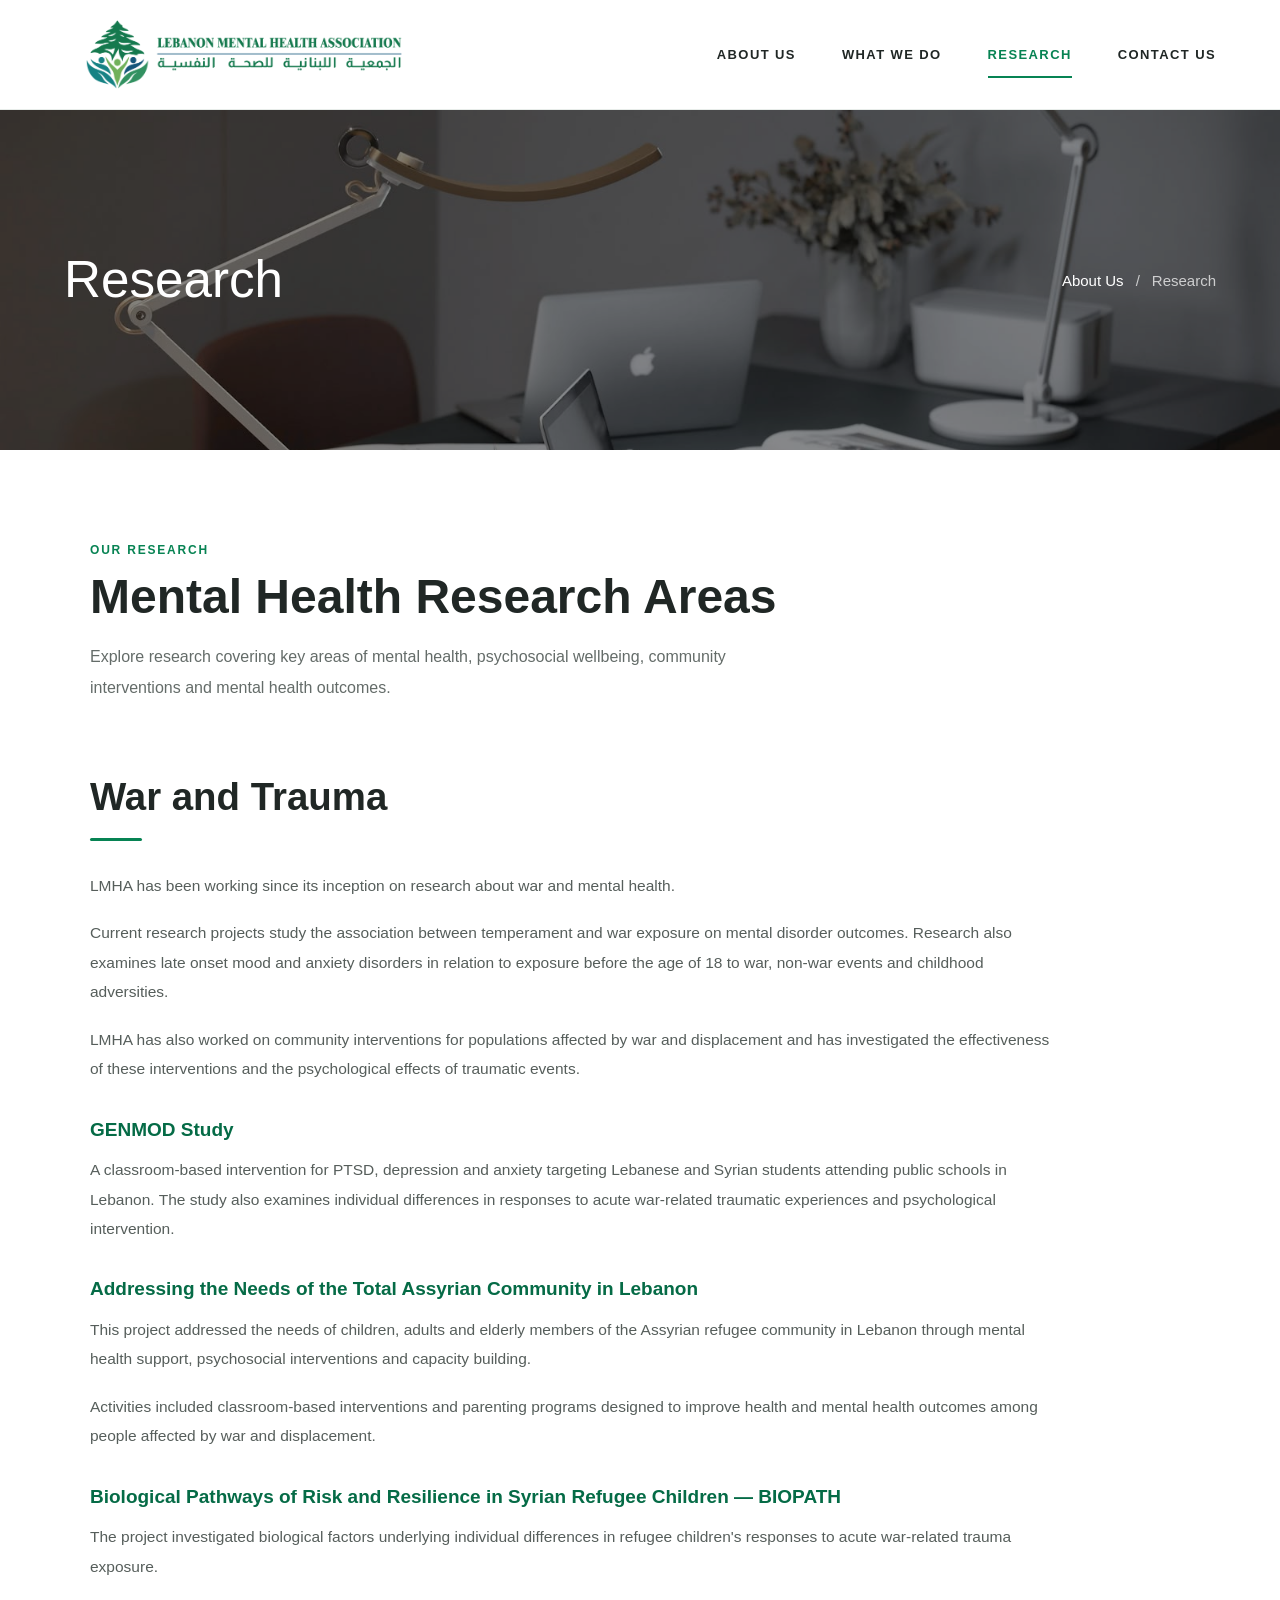
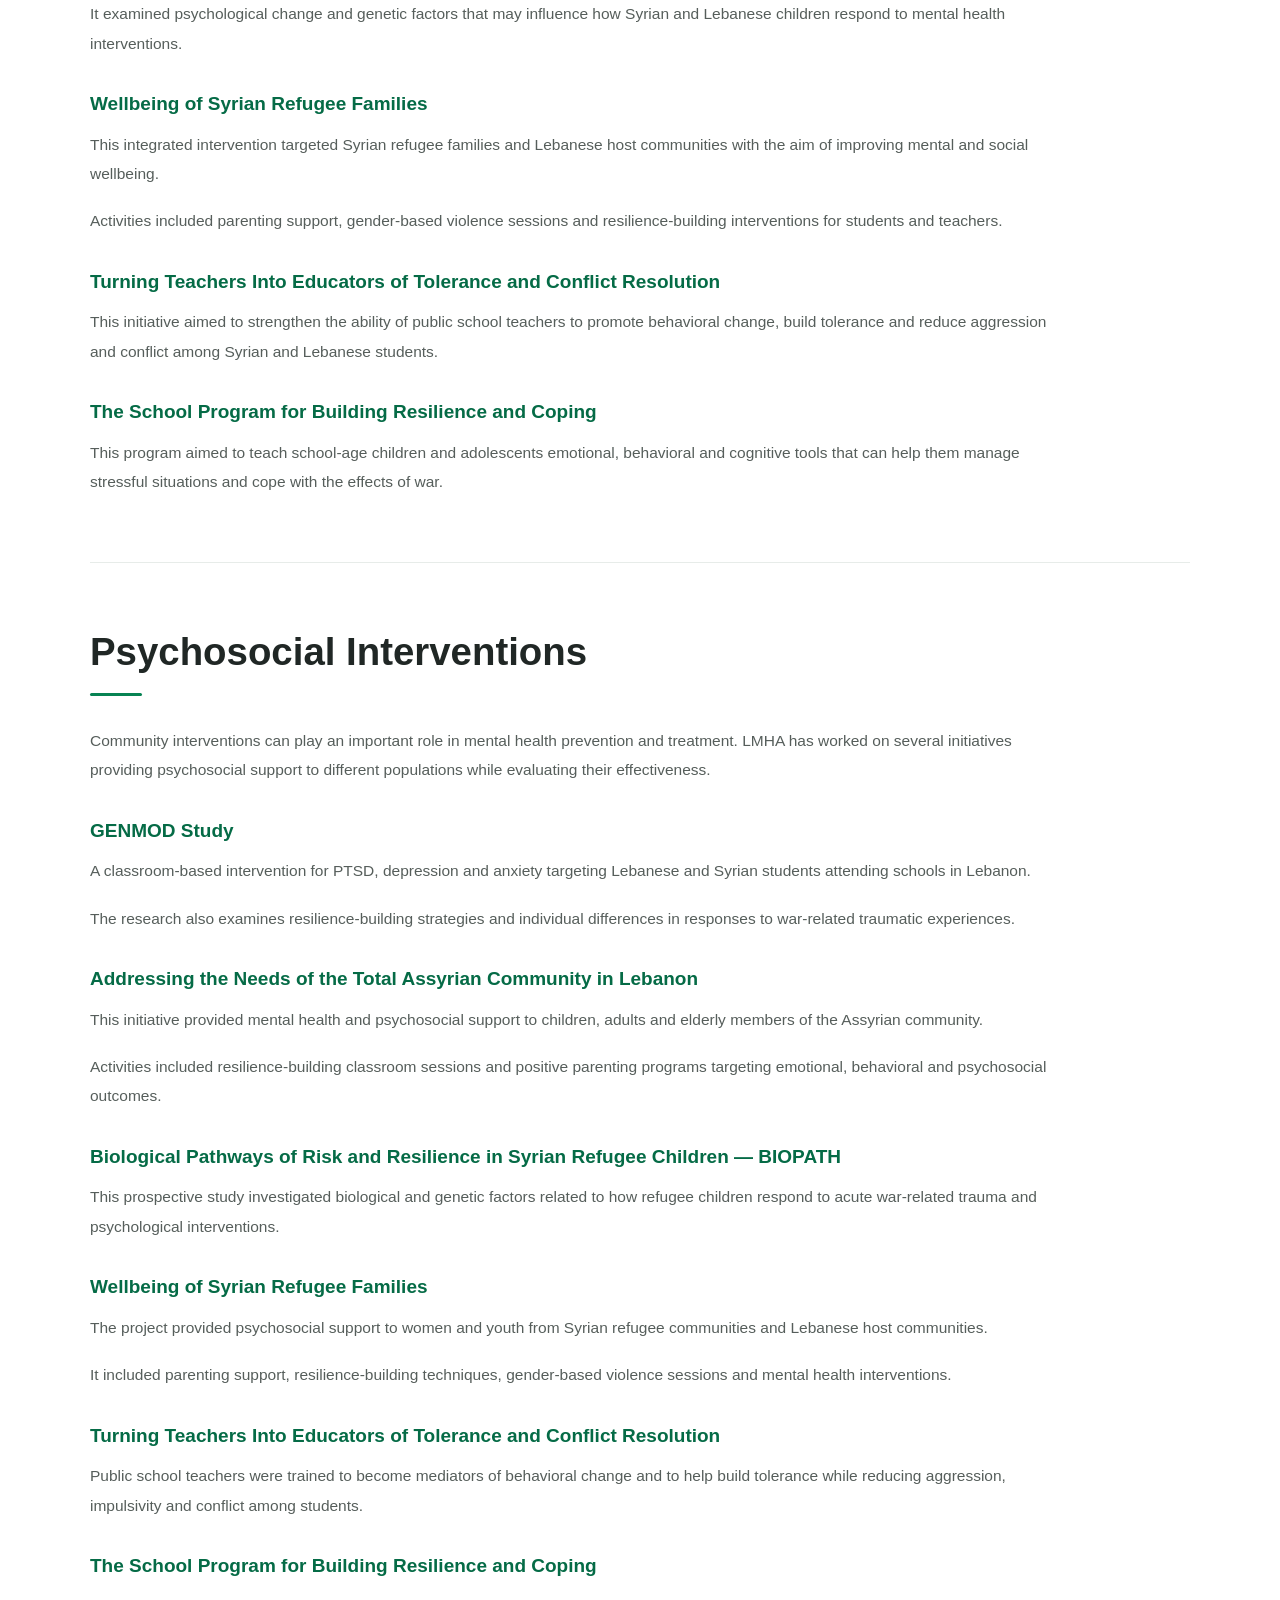
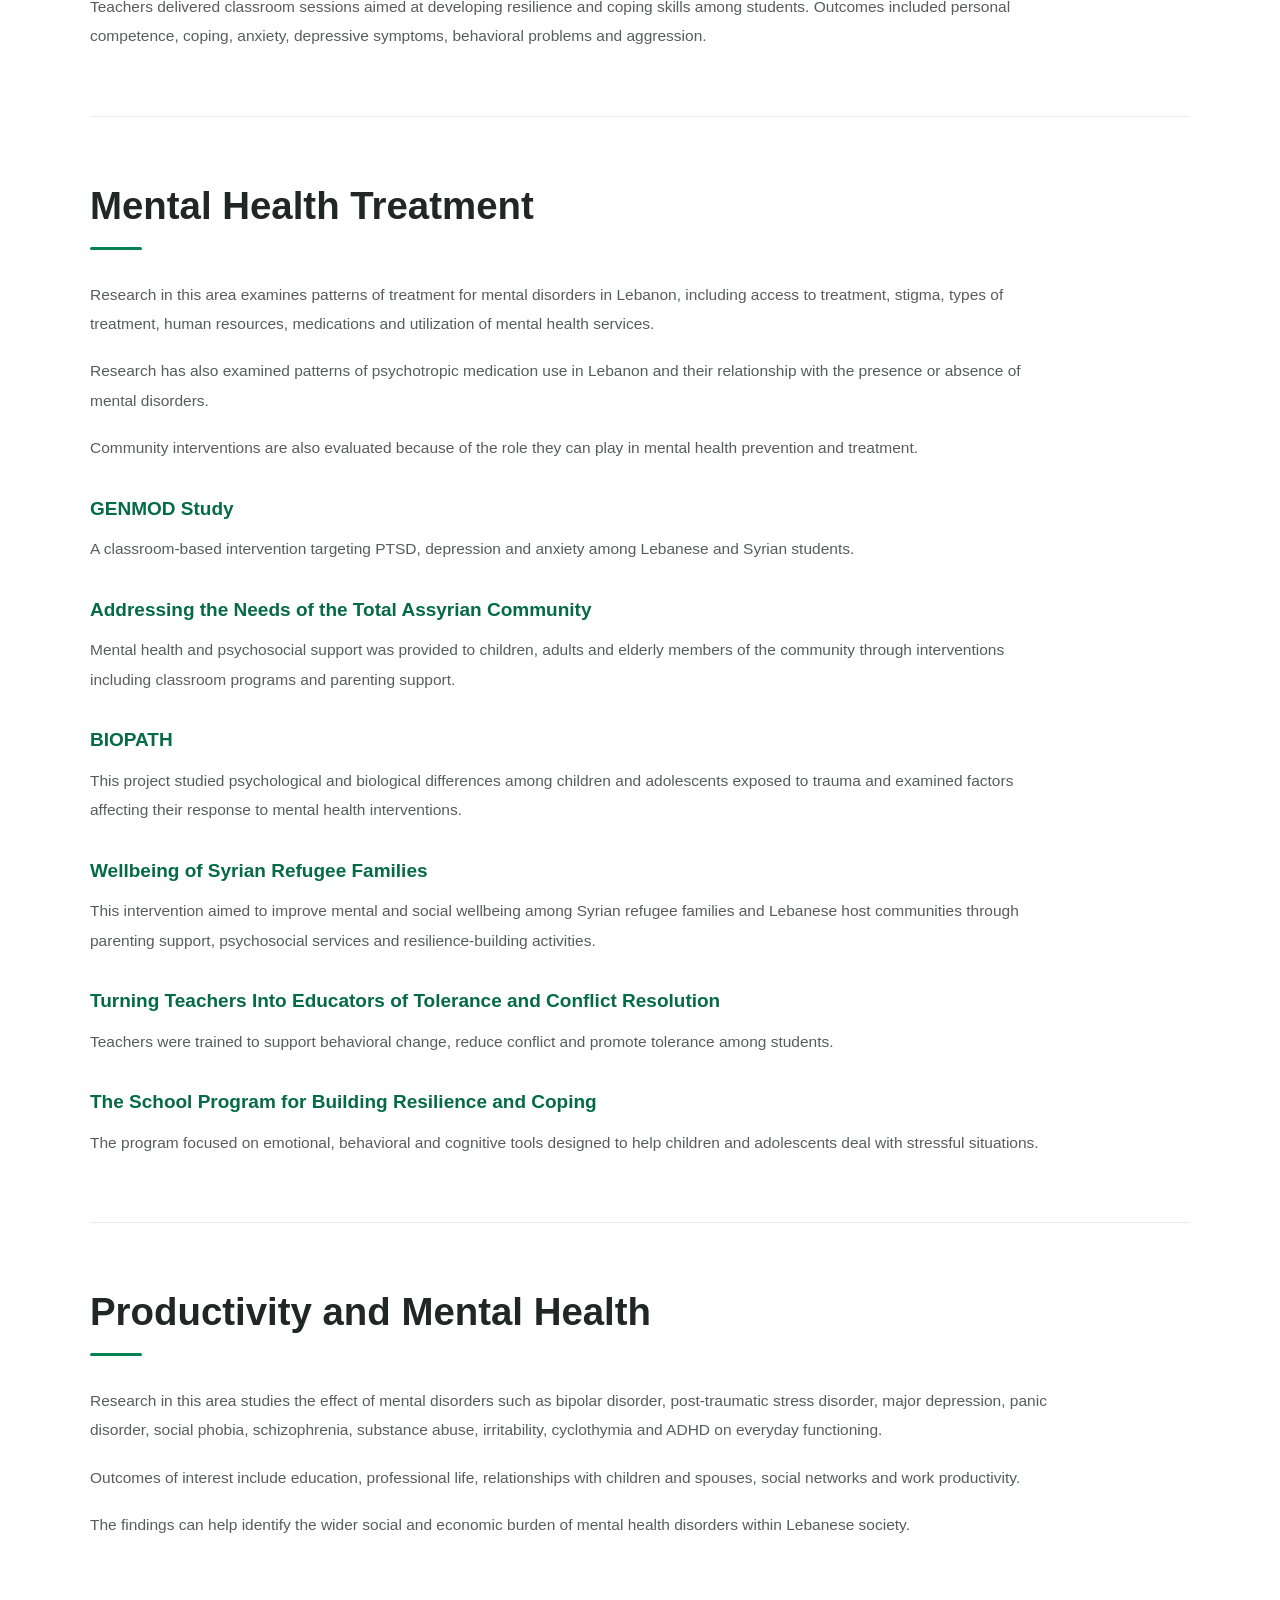
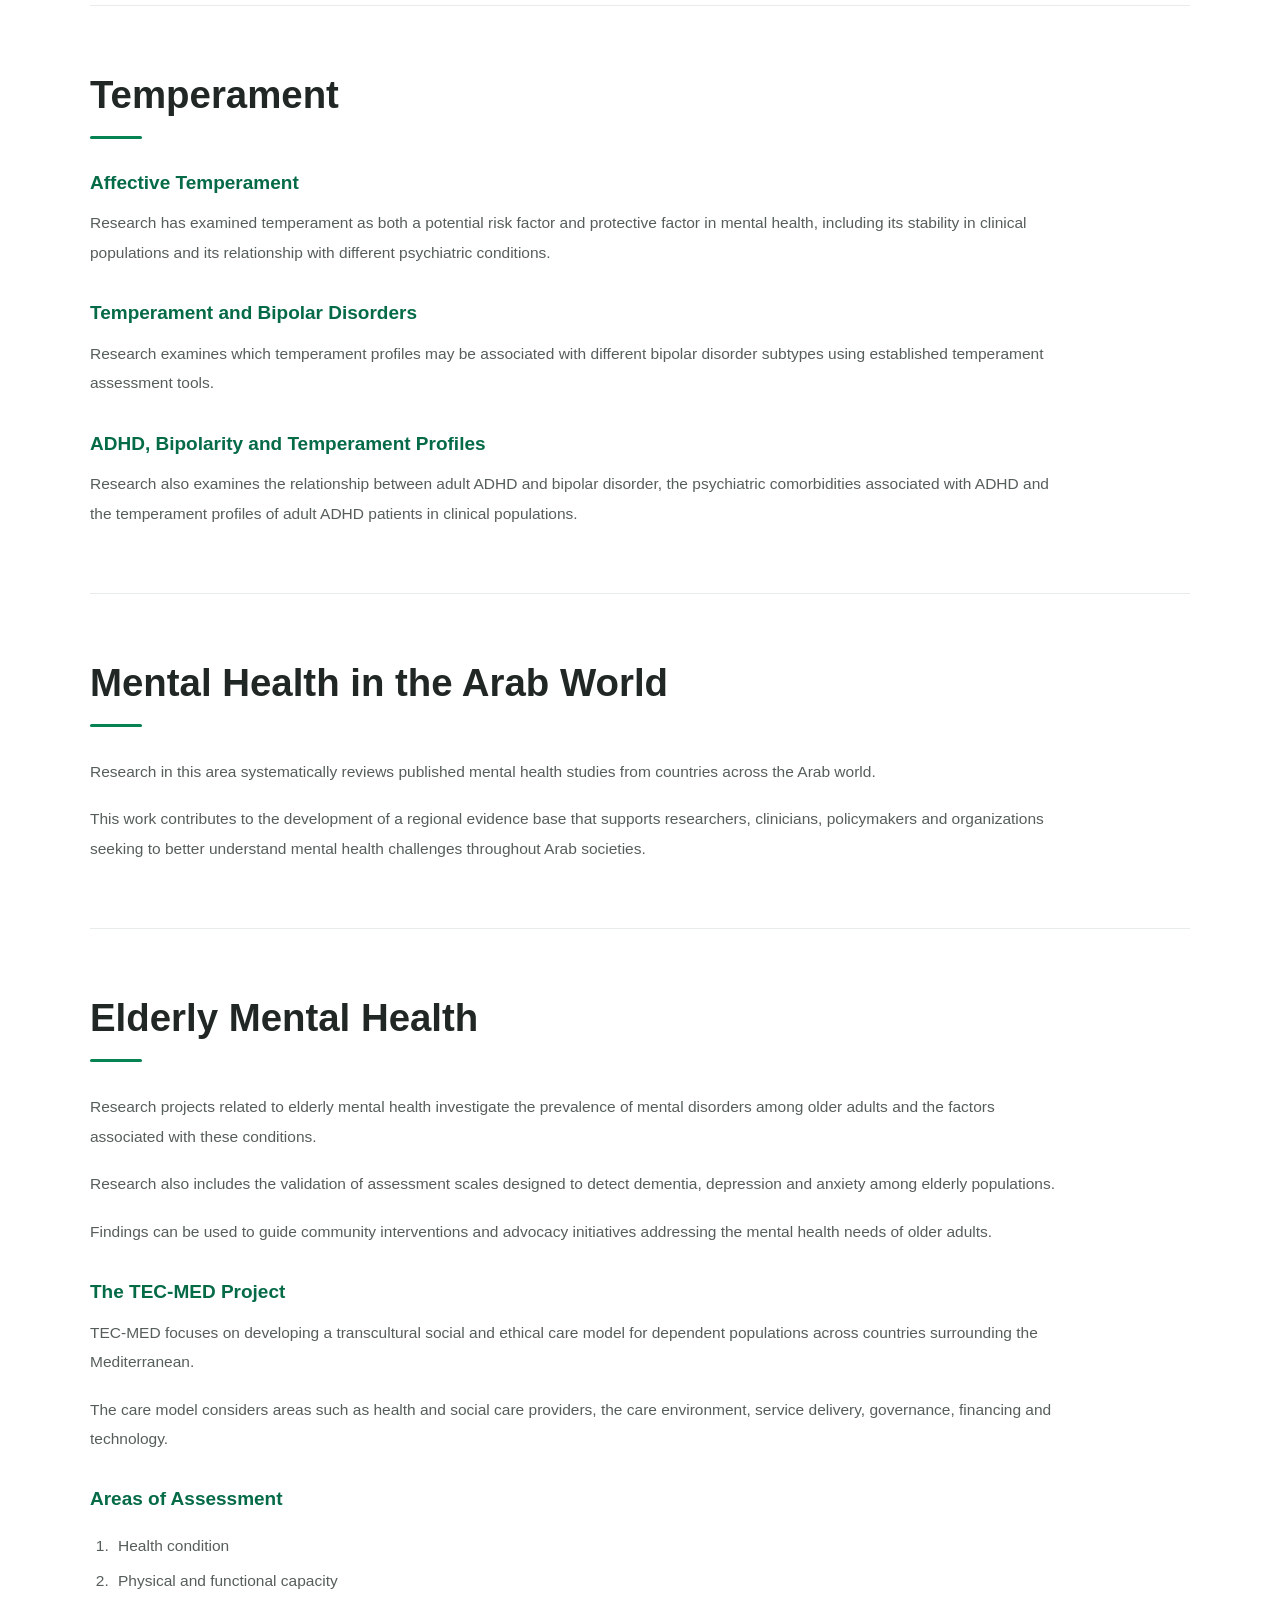
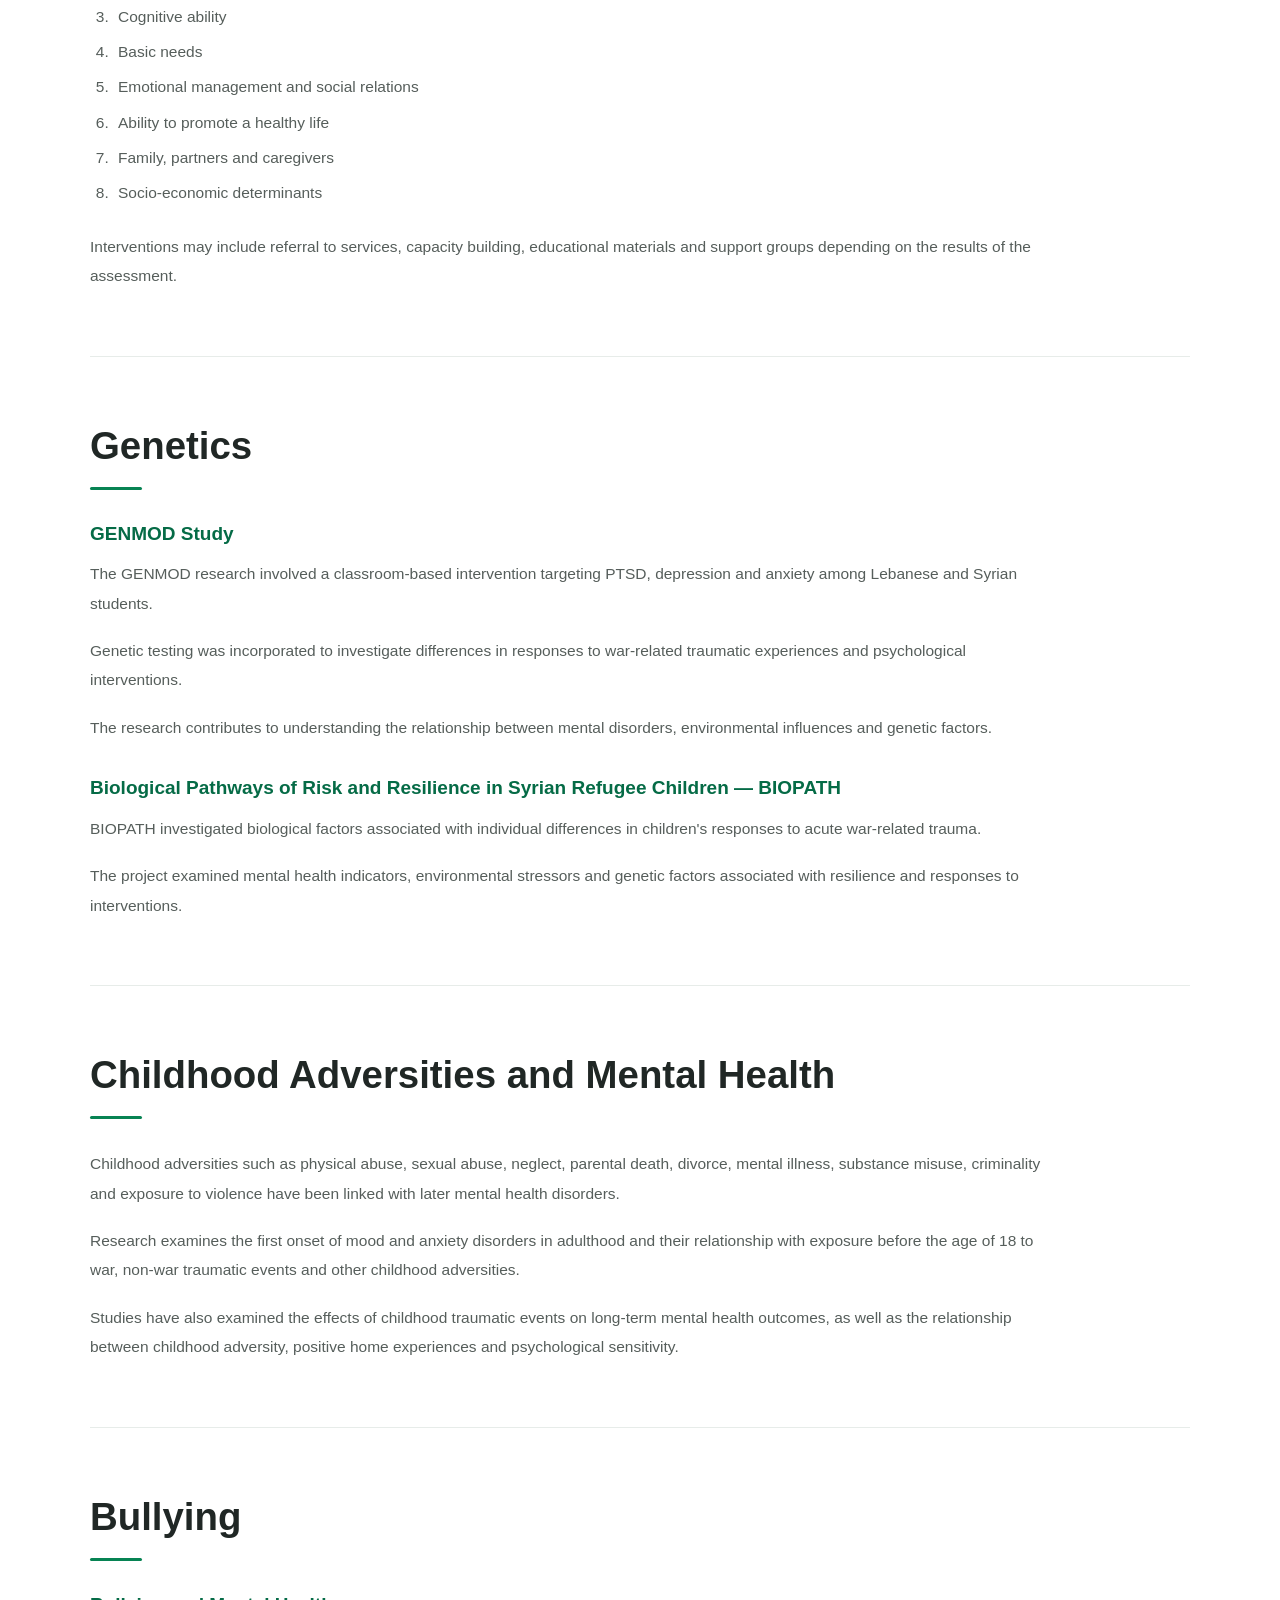
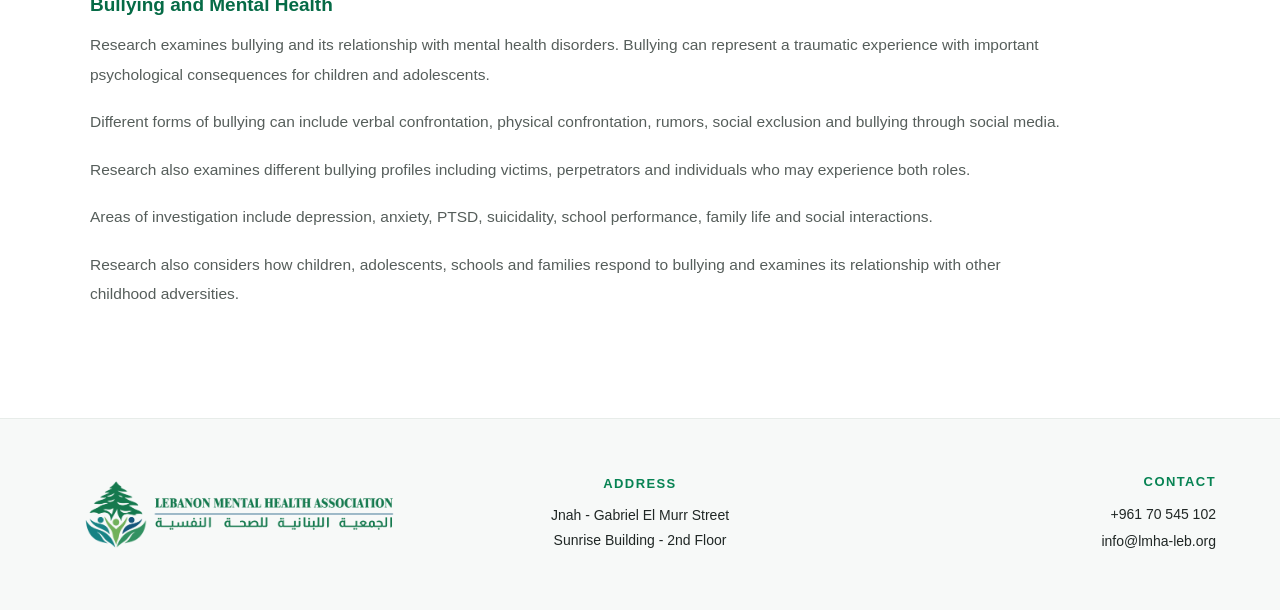
==== commit c2230688: "Update research.html" ====
--- a/research.html
+++ b/research.html
@@ -161,7 +161,7 @@
                 <div class="research-topic-text">
 
                     <p>
-                        IDRAAC has been working since its inception on research
+                        LMHA has been working since its inception on research
                         about war and mental health.
                     </p>
 
@@ -174,7 +174,7 @@
                     </p>
 
                     <p>
-                        IDRAAC has also worked on community interventions for
+                        LMHA has also worked on community interventions for
                         populations affected by war and displacement and has
                         investigated the effectiveness of these interventions
                         and the psychological effects of traumatic events.
@@ -287,7 +287,7 @@
 
                     <p>
                         Community interventions can play an important role in mental
-                        health prevention and treatment. IDRAAC has worked on several
+                        health prevention and treatment. LMHA has worked on several
                         initiatives providing psychosocial support to different
                         populations while evaluating their effectiveness.
                     </p>
@@ -893,4 +893,4 @@
 
 </body>
 
-</html>+</html>
